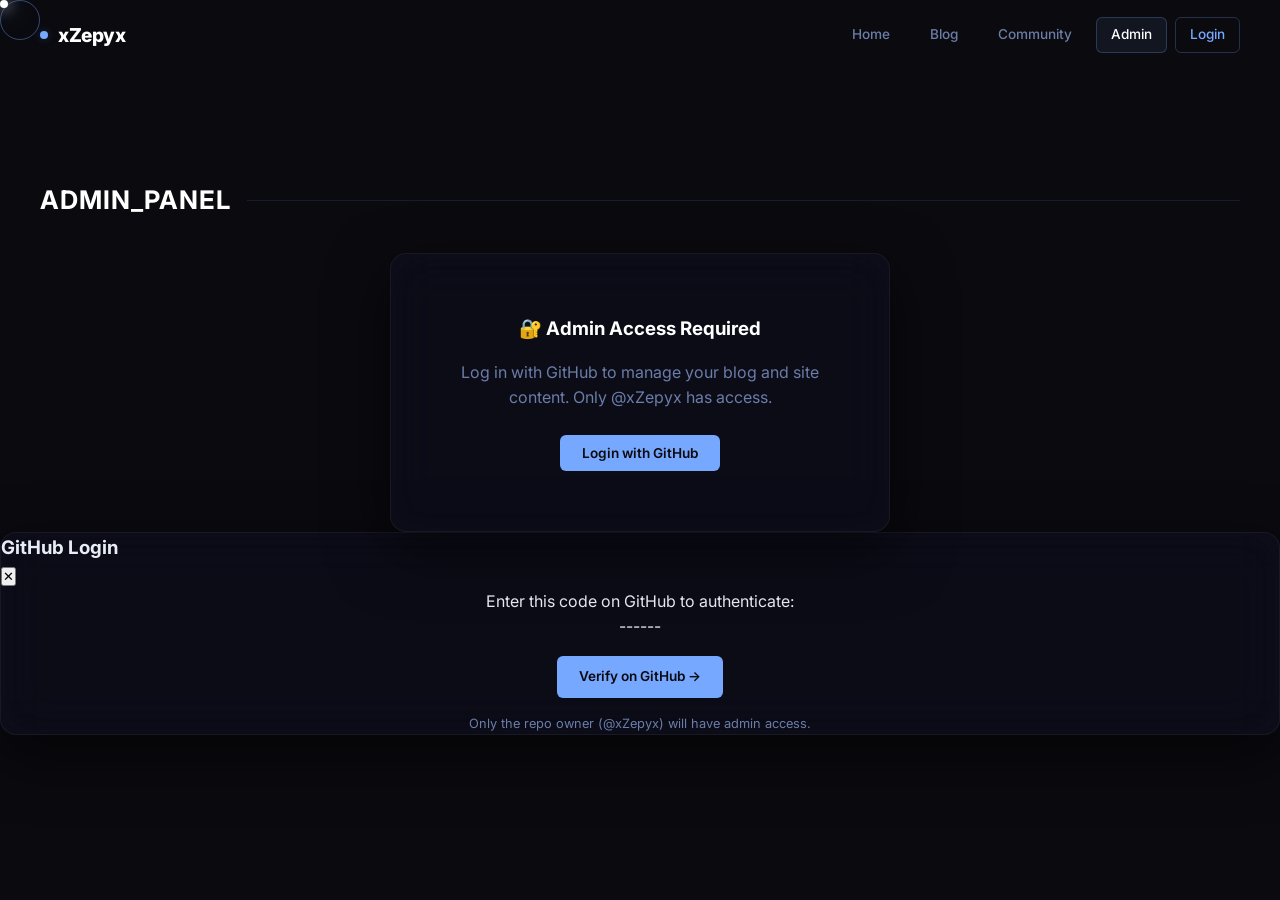
==== admin/index.html @ 3ca949ae "complete site overhaul: new theme, blog CMS, community, admin panel" ====
<!doctype html>
<html lang="en">
<head>
<meta charset="utf-8" />
<meta name="viewport" content="width=device-width, initial-scale=1" />
<title>Admin — xZepyx</title>
<link rel="stylesheet" href="/theme.css">
<link rel="icon" href="data:image/svg+xml,<svg xmlns='http://www.w3.org/2000/svg' viewBox='0 0 32 32'><text y='28' font-size='28'>⚡</text></svg>">
</head>
<body>

<div id="cursor"></div>
<div id="cursor-follower"></div>

<nav>
  <div class="nav-inner">
    <a href="/" class="nav-brand"><span class="brand-dot"></span> xZepyx</a>
    <div class="nav-links">
      <a href="/">Home</a>
      <a href="/blog/">Blog</a>
      <a href="/community/">Community</a>
      <a href="/admin/" class="active nav-admin">Admin</a>
      <a href="#" id="login-btn" class="nav-admin">Login</a>
    </div>
    <button class="hamburger" aria-label="Menu">
      <span></span><span></span><span></span>
    </button>
  </div>
</nav>

<div id="main-content" class="visible">
<main class="wrap" style="padding-top:100px">

  <div class="section-header"><h2>ADMIN_PANEL</h2><div class="line"></div></div>

  <div id="admin-auth-gate">
    <div class="admin-login-prompt glass" style="text-align:center;padding:60px;max-width:500px;margin:0 auto">
      <h3 style="color:#fff;font-weight:700;margin-bottom:16px">🔐 Admin Access Required</h3>
      <p style="color:var(--txt-muted);margin-bottom:24px">Log in with GitHub to manage your blog and site content. Only @xZepyx has access.</p>
      <button id="admin-login-btn" class="btn btn-primary">Login with GitHub</button>
    </div>
  </div>

  <div id="admin-panel" style="display:none">
    <div class="admin-header glass" style="padding:32px;margin-bottom:32px;display:flex;justify-content:space-between;align-items:center;flex-wrap:wrap;gap:16px">
      <div>
        <h3 style="color:#fff;font-weight:700;margin:0 0 4px">Welcome back, <span id="admin-name">Admin</span></h3>
        <p style="color:var(--txt-muted);margin:0;font-size:0.85rem">You are logged in as the site owner.</p>
      </div>
      <button id="admin-logout-btn" class="btn btn-ghost">Logout</button>
    </div>

    <div class="admin-grid">
      <div class="admin-card glass">
        <h4>Create Blog Post</h4>
        <p>Write a new blog post. It will be published as a GitHub Issue with the "blog" label.</p>
        <form id="blog-form" style="margin-top:20px">
          <div class="form-group">
            <label for="post-title">Title</label>
            <input type="text" id="post-title" class="form-input" placeholder="Post title" required>
          </div>
          <div class="form-group">
            <label for="post-body">Content (Markdown)</label>
            <textarea id="post-body" class="form-textarea" rows="14" placeholder="Write your post in markdown..." required></textarea>
          </div>
          <div class="form-group">
            <label for="post-tags">Tags (comma-separated)</label>
            <input type="text" id="post-tags" class="form-input" placeholder="rust, linux, tutorial">
          </div>
          <button type="submit" id="publish-btn" class="btn btn-primary">Publish Post</button>
          <span id="publish-status" style="margin-left:12px;font-size:0.85rem"></span>
        </form>
      </div>

      <div class="admin-card glass">
        <h4>Existing Posts</h4>
        <p>Manage your published blog posts.</p>
        <div id="admin-post-list" style="margin-top:16px">
          <p style="color:var(--txt-muted);font-size:0.85rem">Loading posts...</p>
        </div>
      </div>
    </div>
  </div>

</main>
</div>

<div id="auth-modal" class="modal-overlay">
  <div class="modal-box glass">
    <div class="modal-header">
      <h3>GitHub Login</h3>
      <button id="close-auth-modal" class="modal-close">✕</button>
    </div>
    <div class="modal-body" style="text-align:center">
      <p>Enter this code on GitHub to authenticate:</p>
      <div id="device-code" class="device-code">------</div>
      <a id="device-verify" href="#" target="_blank" class="btn btn-primary" style="margin-top:16px">Verify on GitHub →</a>
      <p style="margin-top:16px;font-size:0.8rem;color:var(--txt-muted)">Only the repo owner (@xZepyx) will have admin access.</p>
    </div>
  </div>
</div>

<script src="/app.js"></script>
<script>
const state = { creating: false };

function escHtml(str) {
  const d = document.createElement('div');
  d.textContent = str;
  return d.innerHTML;
}

function updateAdminUI() {
  const gate = document.getElementById('admin-auth-gate');
  const panel = document.getElementById('admin-panel');

  if (State.isAdmin) {
    gate.style.display = 'none';
    panel.style.display = 'block';
    document.getElementById('admin-name').textContent = State.user?.login || 'Admin';
    loadAdminPosts();
  } else {
    gate.style.display = 'block';
    panel.style.display = 'none';
  }
}

async function loadAdminPosts() {
  const container = document.getElementById('admin-post-list');
  try {
    const res = await fetch('https://api.github.com/repos/xZepyx/zepyx.github.io/issues?state=open&sort=created&direction=desc&labels=blog&per_page=50');
    const issues = await res.json();
    const posts = issues.filter(i => !i.pull_request);

    if (posts.length === 0) {
      container.innerHTML = '<p style="color:var(--txt-muted);font-size:0.85rem">No posts yet.</p>';
      return;
    }

    container.innerHTML = posts.map(p => `
      <div class="admin-post-item">
        <div class="admin-post-info">
          <a href="/blog/post.html?id=${p.number}" target="_blank" class="admin-post-title">${escHtml(p.title)}</a>
          <span class="admin-post-meta">#${p.number} · ${new Date(p.created_at).toLocaleDateString()} · 💬 ${p.comments}</span>
        </div>
        <a href="${p.html_url}" target="_blank" class="btn btn-ghost" style="font-size:0.75rem;padding:4px 12px">Edit on GitHub</a>
      </div>
    `).join('');
  } catch(e) {
    container.innerHTML = '<p style="color:var(--tx-danger)">Failed to load posts.</p>';
  }
}

function initAdmin() {
  // Wait for app.js to initialize
  if (!State.ready) {
    setTimeout(initAdmin, 100);
    return;
  }
  updateAdminUI();

  // Admin login
  document.getElementById('admin-login-btn')?.addEventListener('click', async () => {
    try {
      const btn = document.getElementById('admin-login-btn');
      btn.textContent = 'Connecting...';
      btn.disabled = true;

      // Show device flow modal
      const res = await fetch('https://github.com/login/device/code', {
        method: 'POST',
        headers: { 'Content-Type': 'application/json', Accept: 'application/json' },
        body: JSON.stringify({ client_id: CONFIG.clientId, scope: 'repo' })
      });
      const data = await res.json();
      if (!data.device_code) throw new Error('Failed');

      document.getElementById('device-code').textContent = data.user_code;
      document.getElementById('device-verify').href = data.verification_uri;
      document.getElementById('auth-modal').classList.add('open');

      // Poll
      const token = await new Promise((resolve, reject) => {
        const poll = setInterval(async () => {
          try {
            const r = await fetch('https://github.com/login/oauth/access_token', {
              method: 'POST',
              headers: { 'Content-Type': 'application/json', Accept: 'application/json' },
              body: JSON.stringify({
                client_id: CONFIG.clientId,
                device_code: data.device_code,
                grant_type: 'urn:ietf:params:oauth:grant-type:device_code'
              })
            });
            const d = await r.json();
            if (d.access_token) { clearInterval(poll); resolve(d.access_token); }
            else if (d.error === 'authorization_pending') {}
            else if (d.error === 'access_denied' || d.error === 'expired_token') { clearInterval(poll); reject(new Error('Auth cancelled')); }
          } catch {}
        }, (data.interval || 5) * 1000);
      });

      const verified = await verifyAdmin(token);
      if (!verified) {
        alert('Access denied. Only @xZepyx can access the admin panel.');
        logout();
      }
      document.getElementById('auth-modal').classList.remove('open');
      updateAdminUI();
    } catch(e) {
      alert('Login failed: ' + e.message);
      document.getElementById('admin-login-btn').textContent = 'Login with GitHub';
      document.getElementById('admin-login-btn').disabled = false;
    }
  });

  // Logout
  document.getElementById('admin-logout-btn')?.addEventListener('click', () => {
    logout();
    updateAdminUI();
  });

  // Create blog post
  document.getElementById('blog-form')?.addEventListener('submit', async (e) => {
    e.preventDefault();
    if (state.creating) return;

    const title = document.getElementById('post-title').value.trim();
    const body = document.getElementById('post-body').value.trim();
    const tagsRaw = document.getElementById('post-tags').value.trim();

    if (!title || !body) {
      document.getElementById('publish-status').textContent = '⚠️ Title and content required';
      document.getElementById('publish-status').style.color = 'var(--warning)';
      return;
    }

    state.creating = true;
    const btn = document.getElementById('publish-btn');
    const status = document.getElementById('publish-status');
    btn.textContent = 'Publishing...';
    btn.disabled = true;
    status.textContent = '';
    status.style.color = 'var(--txt-muted)';

    try {
      const labels = ['blog'];
      if (tagsRaw) {
        tagsRaw.split(',').map(t => t.trim()).filter(Boolean).forEach(t => labels.push(t));
      }

      const res = await fetch('https://api.github.com/repos/xZepyx/zepyx.github.io/issues', {
        method: 'POST',
        headers: {
          'Authorization': `Bearer ${State.token}`,
          'Content-Type': 'application/json',
          'Accept': 'application/vnd.github.v3+json'
        },
        body: JSON.stringify({ title, body, labels })
      });

      if (!res.ok) throw new Error(`HTTP ${res.status}`);

      const issue = await res.json();
      status.textContent = `✅ Published! #${issue.number}`;
      status.style.color = 'var(--success)';
      document.getElementById('post-title').value = '';
      document.getElementById('post-body').value = '';
      document.getElementById('post-tags').value = '';
      loadAdminPosts();
    } catch(err) {
      status.textContent = `❌ Failed: ${err.message}`;
      status.style.color = 'var(--danger)';
    }

    state.creating = false;
    btn.textContent = 'Publish Post';
    btn.disabled = false;
  });
};

document.addEventListener('DOMContentLoaded', initAdmin);

// Override app.js init for admin-specific behavior
const origUpdate = updateAuthUI;
updateAuthUI = function() {
  if (origUpdate) origUpdate();
  updateAdminUI();
};
</script>

<style>
.admin-grid { display: grid; grid-template-columns: 1fr 1fr; gap: 24px; align-items: start; }
.admin-card { padding: 32px; }
.admin-card h4 { color: #fff; font-weight: 700; margin-bottom: 8px; }
.admin-card p { color: var(--txt-muted); font-size: 0.85rem; }
.form-group { margin-bottom: 16px; }
.form-group label { display: block; font-size: 0.8rem; font-weight: 600; color: var(--txt); margin-bottom: 6px; }
.form-input, .form-textarea {
  width: 100%; padding: 10px 14px; border-radius: var(--radius-xs);
  background: var(--bg-alt); border: 1px solid var(--line);
  color: var(--txt); font-family: var(--mono); font-size: 0.9rem;
  transition: var(--transition); outline: none;
}
.form-input:focus, .form-textarea:focus { border-color: var(--accent); }
.form-textarea { resize: vertical; min-height: 200px; }

.admin-post-item {
  display: flex; justify-content: space-between; align-items: center;
  padding: 12px 0; border-bottom: 1px solid var(--line);
  gap: 12px;
}
.admin-post-item:last-child { border-bottom: none; }
.admin-post-info { display: flex; flex-direction: column; gap: 4px; min-width: 0; }
.admin-post-title { font-size: 0.9rem; font-weight: 600; color: #fff; overflow: hidden; text-overflow: ellipsis; white-space: nowrap; }
.admin-post-meta { font-size: 0.75rem; color: var(--txt-muted); font-family: var(--mono); }

@media (max-width: 768px) {
  .admin-grid { grid-template-columns: 1fr; }
}
</style>
</body>
</html>
---- theme.css ----
@import url('https://fonts.googleapis.com/css2?family=Inter:wght@300;400;500;600;700;800;900&family=JetBrains+Mono:wght@400;500;600;700&display=swap');

:root {
  --bg: #0a0a0f;
  --bg-alt: #0e0e16;
  --card: rgba(14, 14, 26, 0.7);
  --card-hover: rgba(20, 20, 40, 0.8);
  --line: rgba(119, 168, 255, 0.12);
  --line-strong: rgba(119, 168, 255, 0.25);
  --txt: #e8ecf4;
  --txt-muted: #6b7da8;
  --accent: #77a8ff;
  --accent-glow: rgba(119, 168, 255, 0.25);
  --accent-dim: rgba(119, 168, 255, 0.08);
  --glass-border: rgba(255, 255, 255, 0.06);
  --danger: #ff6b6b;
  --success: #51cf66;
  --warning: #fcc419;
  --radius: 16px;
  --radius-sm: 10px;
  --radius-xs: 6px;
  --font: 'Inter', -apple-system, BlinkMacSystemFont, sans-serif;
  --mono: 'JetBrains Mono', monospace;
  --transition: 0.25s cubic-bezier(0.4, 0, 0.2, 1);
}

*, *::before, *::after { box-sizing: border-box; margin: 0; padding: 0; }

html { scroll-behavior: smooth; }

body {
  font-family: var(--font);
  background: var(--bg);
  color: var(--txt);
  min-height: 100vh;
  overflow-x: hidden;
  line-height: 1.6;
  -webkit-font-smoothing: antialiased;
}

::selection { background: var(--accent); color: var(--bg); }

::-webkit-scrollbar { width: 6px; }
::-webkit-scrollbar-track { background: var(--bg); }
::-webkit-scrollbar-thumb { background: var(--line-strong); border-radius: 3px; }

a { color: var(--accent); text-decoration: none; transition: var(--transition); }
a:hover { color: #fff; }

/* --- LOADING SCREEN --- */
#loader {
  position: fixed; inset: 0; z-index: 9999;
  background: var(--bg);
  display: flex; flex-direction: column;
  align-items: center; justify-content: center;
  transition: opacity 0.6s ease, visibility 0.6s ease;
}
#loader.hidden { opacity: 0; visibility: hidden; pointer-events: none; }
.loader-terminal {
  background: var(--card); border: 1px solid var(--line);
  border-radius: var(--radius); padding: 24px 32px;
  min-width: 340px; font-family: var(--mono); font-size: 0.85rem;
}
.loader-line { display: flex; gap: 12px; opacity: 0; animation: typeIn 0.3s ease forwards; }
.loader-line:nth-child(1) { animation-delay: 0.1s; }
.loader-line:nth-child(2) { animation-delay: 0.4s; }
.loader-line:nth-child(3) { animation-delay: 0.7s; }
.loader-line:nth-child(4) { animation-delay: 1.0s; }
.loader-prompt { color: var(--accent); }
.loader-cmd { color: var(--txt); }
.loader-cursor {
  display: inline-block; width: 8px; height: 14px;
  background: var(--accent); margin-left: 4px;
  animation: blink 0.8s step-end infinite;
}
@keyframes typeIn { to { opacity: 1; } }
@keyframes blink { 50% { opacity: 0; } }

#main-content { opacity: 0; transition: opacity 0.8s ease; }
#main-content.visible { opacity: 1; }

/* --- CURSOR --- */
#cursor {
  width: 8px; height: 8px; background: #fff; border-radius: 50%;
  position: fixed; z-index: 999; pointer-events: none;
  box-shadow: 0 0 15px #fff, 0 0 30px var(--accent);
  transition: transform 0.1s ease;
}
#cursor-follower {
  width: 40px; height: 40px; border: 1px solid var(--accent);
  border-radius: 50%; position: fixed; z-index: 998;
  pointer-events: none; transition: transform 0.25s ease-out;
  opacity: 0.4;
}

/* --- NAV --- */
nav {
  position: fixed; top: 0; left: 0; right: 0; z-index: 100;
  padding: 16px 0;
  transition: var(--transition);
}
nav.scrolled {
  background: rgba(10, 10, 15, 0.85);
  backdrop-filter: blur(20px) saturate(180%);
  border-bottom: 1px solid var(--line);
  padding: 10px 0;
}
.nav-inner {
  width: min(1200px, 94vw); margin: 0 auto;
  display: flex; align-items: center; justify-content: space-between;
}
.nav-brand {
  font-weight: 800; font-size: 1.2rem; letter-spacing: -0.02em;
  color: #fff; display: flex; align-items: center; gap: 10px;
}
.nav-brand .brand-dot {
  width: 8px; height: 8px; border-radius: 50%; background: var(--accent);
  box-shadow: 0 0 10px var(--accent-glow);
}
.nav-links { display: flex; align-items: center; gap: 8px; }
.nav-links a {
  padding: 8px 16px; border-radius: var(--radius-xs);
  color: var(--txt-muted); font-size: 0.85rem; font-weight: 500;
  transition: var(--transition);
}
.nav-links a:hover, .nav-links a.active { color: #fff; background: var(--accent-dim); }
.nav-links .nav-admin {
  border: 1px solid var(--line-strong); border-radius: var(--radius-xs);
  padding: 6px 14px; color: var(--accent);
}

.hamburger {
  display: none; flex-direction: column; gap: 5px; cursor: pointer;
  background: none; border: none; padding: 8px;
}
.hamburger span {
  display: block; width: 22px; height: 2px;
  background: var(--txt); border-radius: 2px;
  transition: var(--transition);
}

/* --- CONTAINERS --- */
.wrap {
  width: min(1200px, 94vw); margin: 0 auto;
  position: relative; z-index: 10;
}

.section-header {
  display: flex; align-items: center; gap: 16px;
  margin: 80px 0 32px;
}
.section-header h2 {
  font-weight: 700; font-size: 1.6rem; letter-spacing: 1px;
  white-space: nowrap; color: #fff;
}
.section-header .line {
  flex-grow: 1; height: 1px; background: var(--line);
}

.glass {
  background: var(--card); backdrop-filter: blur(24px) saturate(180%);
  border: 1px solid var(--glass-border);
  border-radius: var(--radius);
  box-shadow: 0 20px 60px rgba(0,0,0,0.5), inset 0 0 30px rgba(119,168,255,0.03);
}

.btn {
  display: inline-flex; align-items: center; gap: 8px;
  padding: 10px 22px; border-radius: var(--radius-xs);
  font-family: var(--font); font-size: 0.85rem; font-weight: 600;
  cursor: pointer; transition: var(--transition);
  border: none; text-decoration: none;
}
.btn-primary {
  background: var(--accent); color: var(--bg);
}
.btn-primary:hover { background: #fff; color: var(--bg); transform: translateY(-2px); }
.btn-ghost {
  background: var(--accent-dim); color: var(--accent);
  border: 1px solid var(--line-strong);
}
.btn-ghost:hover { background: rgba(119,168,255,0.15); color: #fff; transform: translateY(-2px); }
.btn-danger { background: var(--danger); color: #fff; }
.btn-danger:hover { background: #ff5252; transform: translateY(-2px); }

.tag {
  display: inline-block; padding: 4px 10px; border-radius: 4px;
  font-family: var(--mono); font-size: 0.65rem; font-weight: 500;
  background: var(--accent-dim); color: var(--accent);
  text-transform: uppercase; letter-spacing: 0.5px;
}

/* --- FOOTER --- */
footer {
  margin-top: 80px; border-top: 1px solid var(--line);
  padding: 40px 0; text-align: center;
}
.footer-inner {
  width: min(1200px, 94vw); margin: 0 auto;
  display: flex; flex-direction: column; align-items: center; gap: 20px;
}
.footer-socials { display: flex; gap: 16px; }
.footer-socials a {
  width: 42px; height: 42px; border-radius: 50%;
  display: flex; align-items: center; justify-content: center;
  border: 1px solid var(--line); color: var(--txt-muted);
  font-size: 1rem; transition: var(--transition);
}
.footer-socials a:hover {
  border-color: var(--accent); color: var(--accent);
  background: var(--accent-dim); transform: translateY(-3px);
}
.footer-copy { font-size: 0.8rem; color: var(--txt-muted); }

/* --- RESPONSIVE --- */
@media (max-width: 768px) {
  .nav-links { display: none; }
  .nav-links.open {
    display: flex; flex-direction: column; position: absolute;
    top: 100%; left: 3vw; right: 3vw;
    background: var(--card); backdrop-filter: blur(24px);
    border: 1px solid var(--line); border-radius: var(--radius);
    padding: 12px; gap: 4px;
  }
  .hamburger { display: flex; }
  .section-header h2 { font-size: 1.2rem; }
}

@media (max-width: 480px) {
  .wrap { width: 92vw; }
  .loader-terminal { min-width: unset; width: 88vw; }
}

@media (pointer: coarse) {
  #cursor, #cursor-follower { display: none; }
}
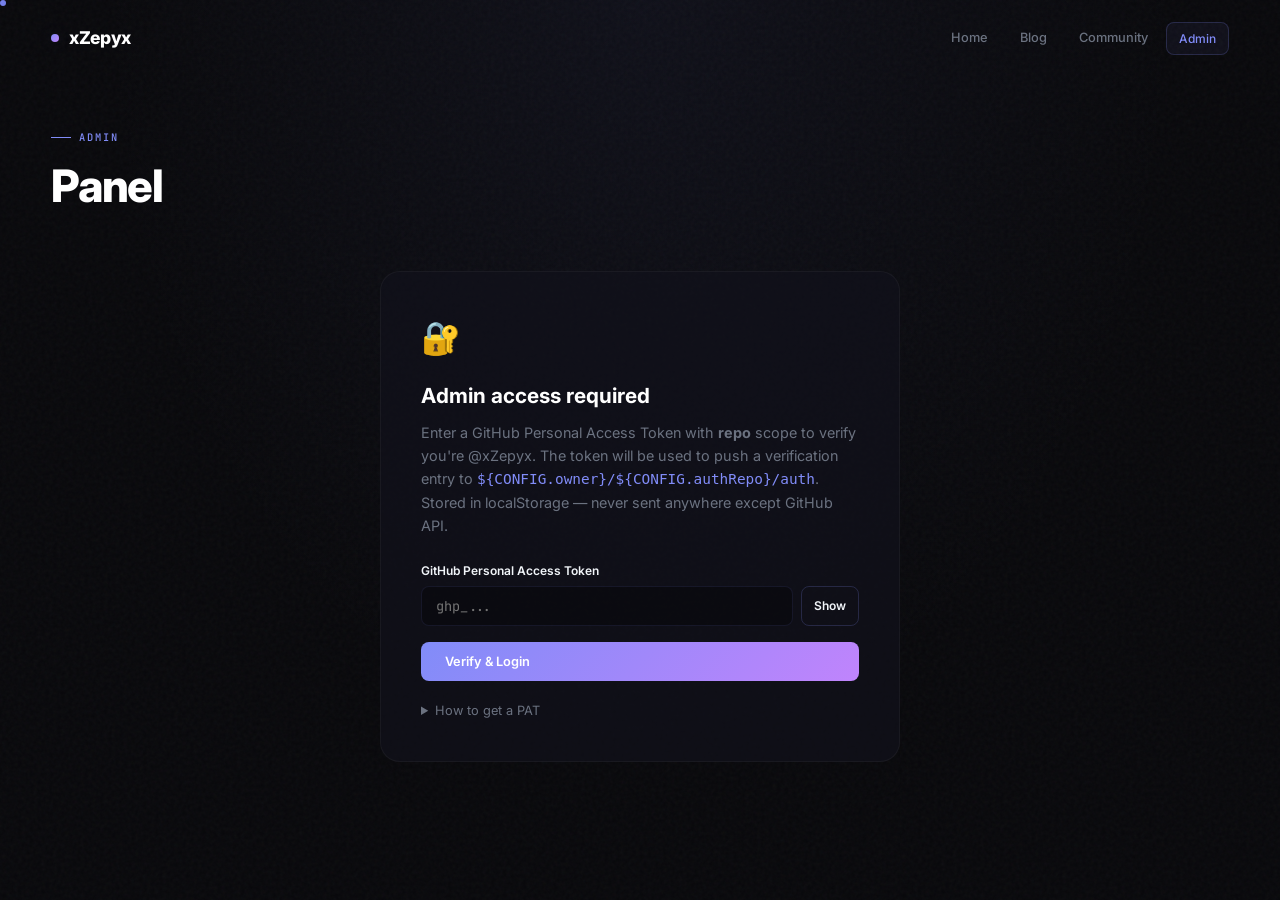
==== commit 1db04c6d: "redesign: premium UI, PAT push-verify auth, discussions fix" ====
--- a/admin/index.html
+++ b/admin/index.html
@@ -10,73 +10,98 @@
 <body>
 
 <div id="cursor"></div>
-<div id="cursor-follower"></div>
 
 <nav>
   <div class="nav-inner">
-    <a href="/" class="nav-brand"><span class="brand-dot"></span> xZepyx</a>
+    <a href="/" class="nav-brand"><span class="nav-brand-dot"></span> xZepyx</a>
     <div class="nav-links">
       <a href="/">Home</a>
       <a href="/blog/">Blog</a>
       <a href="/community/">Community</a>
       <a href="/admin/" class="active nav-admin">Admin</a>
-      <a href="#" id="login-btn" class="nav-admin">Login</a>
-    </div>
-    <button class="hamburger" aria-label="Menu">
-      <span></span><span></span><span></span>
-    </button>
+    </div>
+    <button class="hamburger" aria-label="Menu"><span></span><span></span><span></span></button>
   </div>
 </nav>
 
 <div id="main-content" class="visible">
-<main class="wrap" style="padding-top:100px">
-
-  <div class="section-header"><h2>ADMIN_PANEL</h2><div class="line"></div></div>
+<main class="wrap" style="padding-top:120px">
+
+  <div class="section-tag">Admin</div>
+  <div class="section-title">Panel</div>
 
   <div id="admin-auth-gate">
-    <div class="admin-login-prompt glass" style="text-align:center;padding:60px;max-width:500px;margin:0 auto">
-      <h3 style="color:#fff;font-weight:700;margin-bottom:16px">🔐 Admin Access Required</h3>
-      <p style="color:var(--txt-muted);margin-bottom:24px">Log in with GitHub to manage your blog and site content. Only @xZepyx has access.</p>
-      <button id="admin-login-btn" class="btn btn-primary">Login with GitHub</button>
+    <div class="admin-login-card" style="max-width:520px;margin:60px auto 0">
+      <div style="font-size:2rem;margin-bottom:16px">🔐</div>
+      <h3 style="font-size:1.3rem;font-weight:700;color:#fff;margin-bottom:8px">Admin access required</h3>
+      <p style="color:var(--txt-muted);font-size:0.9rem;margin-bottom:24px">
+        Enter a GitHub Personal Access Token with <strong>repo</strong> scope to verify you're @xZepyx.
+        The token will be used to push a verification entry to <code style="color:var(--accent-1)">${CONFIG.owner}/${CONFIG.authRepo}/auth</code>.
+        Stored in localStorage — never sent anywhere except GitHub API.
+      </p>
+      <div style="margin-bottom:16px">
+        <label style="display:block;font-size:0.75rem;font-weight:600;color:var(--txt);margin-bottom:6px">GitHub Personal Access Token</label>
+        <div style="display:flex;gap:8px">
+          <input type="password" id="pat-input" class="form-input" placeholder="ghp_..." style="flex:1" autocomplete="off">
+          <button id="pat-toggle-btn" class="btn btn-ghost" style="padding:8px 12px;font-size:0.75rem" type="button">Show</button>
+        </div>
+      </div>
+      <button id="admin-login-btn" class="btn btn-primary" style="width:100%">Verify & Login</button>
+      <div id="admin-login-status" style="margin-top:12px;font-size:0.8rem"></div>
+      <details style="margin-top:20px;color:var(--txt-muted);font-size:0.8rem">
+        <summary style="cursor:pointer">How to get a PAT</summary>
+        <ol style="margin-top:12px;padding-left:20px;line-height:1.8">
+          <li>Go to <a href="https://github.com/settings/tokens" target="_blank">github.com/settings/tokens</a></li>
+          <li>Click <strong>Generate new token</strong> → <strong>Fine-grained token</strong></li>
+          <li>Set <strong>Repository access</strong> to <strong>Public Repositories (read-only)</strong> and add <code>${CONFIG.owner}/${CONFIG.authRepo}</code> with <strong>Read and Write</strong> access to Contents</li>
+          <li>Generate and paste the token above</li>
+          <li>It will push to <code>${CONFIG.owner}/${CONFIG.authRepo}/auth</code> to verify write access</li>
+        </ol>
+      </details>
     </div>
   </div>
 
   <div id="admin-panel" style="display:none">
-    <div class="admin-header glass" style="padding:32px;margin-bottom:32px;display:flex;justify-content:space-between;align-items:center;flex-wrap:wrap;gap:16px">
+    <div class="admin-banner" style="display:flex;justify-content:space-between;align-items:center;flex-wrap:wrap;gap:16px;margin-bottom:40px">
       <div>
-        <h3 style="color:#fff;font-weight:700;margin:0 0 4px">Welcome back, <span id="admin-name">Admin</span></h3>
-        <p style="color:var(--txt-muted);margin:0;font-size:0.85rem">You are logged in as the site owner.</p>
-      </div>
-      <button id="admin-logout-btn" class="btn btn-ghost">Logout</button>
+        <h3 style="color:#fff;font-weight:700;margin:0 0 4px">Welcome, <span id="admin-name">Admin</span></h3>
+        <p style="color:var(--txt-muted);margin:0;font-size:0.85rem">Authenticated via push verification.</p>
+      </div>
+      <div style="display:flex;gap:8px;align-items:center">
+        <span id="user-badge"></span>
+        <button id="admin-logout-btn" class="btn btn-ghost" style="font-size:0.75rem;padding:6px 14px">Logout</button>
+      </div>
     </div>
 
     <div class="admin-grid">
-      <div class="admin-card glass">
-        <h4>Create Blog Post</h4>
-        <p>Write a new blog post. It will be published as a GitHub Issue with the "blog" label.</p>
-        <form id="blog-form" style="margin-top:20px">
+      <div class="admin-card">
+        <h4>Create blog post</h4>
+        <p style="font-size:0.85rem;color:var(--txt-muted);margin-bottom:24px">Published as a GitHub Issue with the <span class="tag">blog</span> label.</p>
+        <form id="blog-form">
           <div class="form-group">
             <label for="post-title">Title</label>
             <input type="text" id="post-title" class="form-input" placeholder="Post title" required>
           </div>
           <div class="form-group">
-            <label for="post-body">Content (Markdown)</label>
-            <textarea id="post-body" class="form-textarea" rows="14" placeholder="Write your post in markdown..." required></textarea>
+            <label for="post-body">Content <span style="color:var(--txt-muted);font-weight:400">(Markdown)</span></label>
+            <textarea id="post-body" class="form-input form-textarea" rows="12" placeholder="Write in markdown..." required></textarea>
           </div>
           <div class="form-group">
-            <label for="post-tags">Tags (comma-separated)</label>
+            <label for="post-tags">Tags <span style="color:var(--txt-muted);font-weight:400">(comma-separated)</span></label>
             <input type="text" id="post-tags" class="form-input" placeholder="rust, linux, tutorial">
           </div>
-          <button type="submit" id="publish-btn" class="btn btn-primary">Publish Post</button>
-          <span id="publish-status" style="margin-left:12px;font-size:0.85rem"></span>
+          <div style="display:flex;align-items:center;gap:16px">
+            <button type="submit" id="publish-btn" class="btn btn-primary">Publish →</button>
+            <span id="publish-status" style="font-size:0.85rem"></span>
+          </div>
         </form>
       </div>
 
-      <div class="admin-card glass">
-        <h4>Existing Posts</h4>
-        <p>Manage your published blog posts.</p>
-        <div id="admin-post-list" style="margin-top:16px">
-          <p style="color:var(--txt-muted);font-size:0.85rem">Loading posts...</p>
+      <div class="admin-card">
+        <h4>Published posts</h4>
+        <p style="font-size:0.85rem;color:var(--txt-muted);margin-bottom:24px">Click to edit or view on GitHub.</p>
+        <div id="admin-post-list">
+          <p style="color:var(--txt-muted);font-size:0.85rem">Loading...</p>
         </div>
       </div>
     </div>
@@ -85,239 +110,139 @@
 </main>
 </div>
 
-<div id="auth-modal" class="modal-overlay">
-  <div class="modal-box glass">
-    <div class="modal-header">
-      <h3>GitHub Login</h3>
-      <button id="close-auth-modal" class="modal-close">✕</button>
-    </div>
-    <div class="modal-body" style="text-align:center">
-      <p>Enter this code on GitHub to authenticate:</p>
-      <div id="device-code" class="device-code">------</div>
-      <a id="device-verify" href="#" target="_blank" class="btn btn-primary" style="margin-top:16px">Verify on GitHub →</a>
-      <p style="margin-top:16px;font-size:0.8rem;color:var(--txt-muted)">Only the repo owner (@xZepyx) will have admin access.</p>
-    </div>
-  </div>
-</div>
-
-<script src="/app.js"></script>
 <script>
-const state = { creating: false };
-
-function escHtml(str) {
-  const d = document.createElement('div');
-  d.textContent = str;
-  return d.innerHTML;
-}
-
-function updateAdminUI() {
-  const gate = document.getElementById('admin-auth-gate');
-  const panel = document.getElementById('admin-panel');
-
+// Override restoreSession to also show/hide admin panel
+const origUpdateAuthUI = updateAuthUI
+updateAuthUI = function() {
+  if (origUpdateAuthUI) origUpdateAuthUI()
+  const gate = document.getElementById('admin-auth-gate')
+  const panel = document.getElementById('admin-panel')
+  if (!gate || !panel) return
   if (State.isAdmin) {
-    gate.style.display = 'none';
-    panel.style.display = 'block';
-    document.getElementById('admin-name').textContent = State.user?.login || 'Admin';
-    loadAdminPosts();
+    gate.style.display = 'none'
+    panel.style.display = 'block'
+    document.getElementById('admin-name').textContent = State.user?.login || 'Admin'
+    loadAdminPosts()
   } else {
-    gate.style.display = 'block';
-    panel.style.display = 'none';
+    gate.style.display = 'block'
+    panel.style.display = 'none'
   }
 }
 
 async function loadAdminPosts() {
-  const container = document.getElementById('admin-post-list');
+  const c = document.getElementById('admin-post-list')
   try {
-    const res = await fetch('https://api.github.com/repos/xZepyx/zepyx.github.io/issues?state=open&sort=created&direction=desc&labels=blog&per_page=50');
-    const issues = await res.json();
-    const posts = issues.filter(i => !i.pull_request);
-
-    if (posts.length === 0) {
-      container.innerHTML = '<p style="color:var(--txt-muted);font-size:0.85rem">No posts yet.</p>';
-      return;
-    }
-
-    container.innerHTML = posts.map(p => `
+    const r = await fetch('https://api.github.com/repos/xZepyx/zepyx.github.io/issues?state=open&sort=created&direction=desc&labels=blog&per_page=50')
+    const posts = (await r.json()).filter(i => !i.pull_request)
+    if (!posts.length) { c.innerHTML = '<p style="color:var(--txt-muted);font-size:0.85rem">No posts yet.</p>'; return }
+    c.innerHTML = posts.map(p => `
       <div class="admin-post-item">
         <div class="admin-post-info">
-          <a href="/blog/post.html?id=${p.number}" target="_blank" class="admin-post-title">${escHtml(p.title)}</a>
-          <span class="admin-post-meta">#${p.number} · ${new Date(p.created_at).toLocaleDateString()} · 💬 ${p.comments}</span>
+          <a href="/blog/post.html?id=${p.number}" target="_blank" class="admin-post-title">${esc(p.title)}</a>
+          <span class="admin-post-meta">#${p.number} · ${formatDate(p.created_at)} · 💬 ${p.comments}</span>
         </div>
-        <a href="${p.html_url}" target="_blank" class="btn btn-ghost" style="font-size:0.75rem;padding:4px 12px">Edit on GitHub</a>
-      </div>
-    `).join('');
-  } catch(e) {
-    container.innerHTML = '<p style="color:var(--tx-danger)">Failed to load posts.</p>';
+        <a href="${p.html_url}" target="_blank" class="btn btn-ghost" style="font-size:0.7rem;padding:4px 10px">Edit</a>
+      </div>
+    `).join('')
+  } catch { c.innerHTML = '<p style="color:var(--danger);font-size:0.85rem">Failed to load.</p>' }
+}
+
+function waitForReady() {
+  if (!State.ready) return setTimeout(waitForReady, 100)
+  updateAuthUI()
+}
+waitForReady()
+
+// ─── PAT toggle ───
+document.getElementById('pat-toggle-btn')?.addEventListener('click', () => {
+  const inp = document.getElementById('pat-input')
+  const btn = document.getElementById('pat-toggle-btn')
+  if (inp.type === 'password') { inp.type = 'text'; btn.textContent = 'Hide' }
+  else { inp.type = 'password'; btn.textContent = 'Show' }
+})
+
+// ─── Login with PAT push verification ───
+document.getElementById('admin-login-btn')?.addEventListener('click', async () => {
+  const pat = document.getElementById('pat-input').value.trim()
+  const status = document.getElementById('admin-login-status')
+  const btn = document.getElementById('admin-login-btn')
+  if (!pat) { status.textContent = '⚠️ Enter a token'; return }
+  btn.textContent = 'Verifying...'; btn.disabled = true
+  status.textContent = ''; status.style.color = 'var(--txt-muted)'
+  try {
+    await verifyWithPush(pat)
+    status.textContent = '✅ Verified! You have admin access.'
+    status.style.color = 'var(--success)'
+    document.getElementById('pat-input').value = ''
+    updateAuthUI()
+  } catch (e) {
+    status.textContent = `❌ ${e.message}`
+    status.style.color = 'var(--danger)'
   }
-}
-
-function initAdmin() {
-  // Wait for app.js to initialize
-  if (!State.ready) {
-    setTimeout(initAdmin, 100);
-    return;
-  }
-  updateAdminUI();
-
-  // Admin login
-  document.getElementById('admin-login-btn')?.addEventListener('click', async () => {
-    try {
-      const btn = document.getElementById('admin-login-btn');
-      btn.textContent = 'Connecting...';
-      btn.disabled = true;
-
-      // Show device flow modal
-      const res = await fetch('https://github.com/login/device/code', {
-        method: 'POST',
-        headers: { 'Content-Type': 'application/json', Accept: 'application/json' },
-        body: JSON.stringify({ client_id: CONFIG.clientId, scope: 'repo' })
-      });
-      const data = await res.json();
-      if (!data.device_code) throw new Error('Failed');
-
-      document.getElementById('device-code').textContent = data.user_code;
-      document.getElementById('device-verify').href = data.verification_uri;
-      document.getElementById('auth-modal').classList.add('open');
-
-      // Poll
-      const token = await new Promise((resolve, reject) => {
-        const poll = setInterval(async () => {
-          try {
-            const r = await fetch('https://github.com/login/oauth/access_token', {
-              method: 'POST',
-              headers: { 'Content-Type': 'application/json', Accept: 'application/json' },
-              body: JSON.stringify({
-                client_id: CONFIG.clientId,
-                device_code: data.device_code,
-                grant_type: 'urn:ietf:params:oauth:grant-type:device_code'
-              })
-            });
-            const d = await r.json();
-            if (d.access_token) { clearInterval(poll); resolve(d.access_token); }
-            else if (d.error === 'authorization_pending') {}
-            else if (d.error === 'access_denied' || d.error === 'expired_token') { clearInterval(poll); reject(new Error('Auth cancelled')); }
-          } catch {}
-        }, (data.interval || 5) * 1000);
-      });
-
-      const verified = await verifyAdmin(token);
-      if (!verified) {
-        alert('Access denied. Only @xZepyx can access the admin panel.');
-        logout();
-      }
-      document.getElementById('auth-modal').classList.remove('open');
-      updateAdminUI();
-    } catch(e) {
-      alert('Login failed: ' + e.message);
-      document.getElementById('admin-login-btn').textContent = 'Login with GitHub';
-      document.getElementById('admin-login-btn').disabled = false;
-    }
-  });
-
-  // Logout
-  document.getElementById('admin-logout-btn')?.addEventListener('click', () => {
-    logout();
-    updateAdminUI();
-  });
-
-  // Create blog post
-  document.getElementById('blog-form')?.addEventListener('submit', async (e) => {
-    e.preventDefault();
-    if (state.creating) return;
-
-    const title = document.getElementById('post-title').value.trim();
-    const body = document.getElementById('post-body').value.trim();
-    const tagsRaw = document.getElementById('post-tags').value.trim();
-
-    if (!title || !body) {
-      document.getElementById('publish-status').textContent = '⚠️ Title and content required';
-      document.getElementById('publish-status').style.color = 'var(--warning)';
-      return;
-    }
-
-    state.creating = true;
-    const btn = document.getElementById('publish-btn');
-    const status = document.getElementById('publish-status');
-    btn.textContent = 'Publishing...';
-    btn.disabled = true;
-    status.textContent = '';
-    status.style.color = 'var(--txt-muted)';
-
-    try {
-      const labels = ['blog'];
-      if (tagsRaw) {
-        tagsRaw.split(',').map(t => t.trim()).filter(Boolean).forEach(t => labels.push(t));
-      }
-
-      const res = await fetch('https://api.github.com/repos/xZepyx/zepyx.github.io/issues', {
-        method: 'POST',
-        headers: {
-          'Authorization': `Bearer ${State.token}`,
-          'Content-Type': 'application/json',
-          'Accept': 'application/vnd.github.v3+json'
-        },
-        body: JSON.stringify({ title, body, labels })
-      });
-
-      if (!res.ok) throw new Error(`HTTP ${res.status}`);
-
-      const issue = await res.json();
-      status.textContent = `✅ Published! #${issue.number}`;
-      status.style.color = 'var(--success)';
-      document.getElementById('post-title').value = '';
-      document.getElementById('post-body').value = '';
-      document.getElementById('post-tags').value = '';
-      loadAdminPosts();
-    } catch(err) {
-      status.textContent = `❌ Failed: ${err.message}`;
-      status.style.color = 'var(--danger)';
-    }
-
-    state.creating = false;
-    btn.textContent = 'Publish Post';
-    btn.disabled = false;
-  });
-};
-
-document.addEventListener('DOMContentLoaded', initAdmin);
-
-// Override app.js init for admin-specific behavior
-const origUpdate = updateAuthUI;
-updateAuthUI = function() {
-  if (origUpdate) origUpdate();
-  updateAdminUI();
-};
+  btn.textContent = 'Verify & Login'; btn.disabled = false
+})
+
+// ─── Enter key to login ───
+document.getElementById('pat-input')?.addEventListener('keydown', e => {
+  if (e.key === 'Enter') document.getElementById('admin-login-btn')?.click()
+})
+
+// ─── Logout ───
+document.getElementById('admin-logout-btn')?.addEventListener('click', () => { logout(); updateAuthUI() })
+
+// ─── Create blog post ───
+document.getElementById('blog-form')?.addEventListener('submit', async (e) => {
+  e.preventDefault()
+  const title = document.getElementById('post-title').value.trim()
+  const body = document.getElementById('post-body').value.trim()
+  const tagsRaw = document.getElementById('post-tags').value.trim()
+  const status = document.getElementById('publish-status')
+  const btn = document.getElementById('publish-btn')
+  if (!title || !body) { status.textContent = '⚠️ Title and content required'; status.style.color = 'var(--warning)'; return }
+  btn.textContent = 'Publishing...'; btn.disabled = true; status.textContent = ''
+  try {
+    const labels = ['blog']
+    if (tagsRaw) tagsRaw.split(',').map(t => t.trim()).filter(Boolean).forEach(t => labels.push(t))
+    const res = await fetch('https://api.github.com/repos/xZepyx/zepyx.github.io/issues', {
+      method: 'POST',
+      headers: { Authorization: `Bearer ${State.token}`, 'Content-Type': 'application/json', Accept: 'application/vnd.github.v3+json' },
+      body: JSON.stringify({ title, body, labels })
+    })
+    if (!res.ok) throw new Error(`HTTP ${res.status}`)
+    const issue = await res.json()
+    status.textContent = `✅ Published #${issue.number}`
+    status.style.color = 'var(--success)'
+    document.getElementById('post-title').value = ''
+    document.getElementById('post-body').value = ''
+    document.getElementById('post-tags').value = ''
+    loadAdminPosts()
+  } catch (e) { status.textContent = `❌ ${e.message}`; status.style.color = 'var(--danger)' }
+  btn.textContent = 'Publish →'; btn.disabled = false
+})
 </script>
 
 <style>
 .admin-grid { display: grid; grid-template-columns: 1fr 1fr; gap: 24px; align-items: start; }
-.admin-card { padding: 32px; }
-.admin-card h4 { color: #fff; font-weight: 700; margin-bottom: 8px; }
-.admin-card p { color: var(--txt-muted); font-size: 0.85rem; }
-.form-group { margin-bottom: 16px; }
-.form-group label { display: block; font-size: 0.8rem; font-weight: 600; color: var(--txt); margin-bottom: 6px; }
-.form-input, .form-textarea {
+.admin-card { background: var(--surface); border: 1px solid rgba(255,255,255,0.04); border-radius: var(--radius); padding: 32px; }
+.admin-card h4 { color: #fff; font-weight: 700; font-size: 1.1rem; margin-bottom: 4px; }
+.admin-login-card { background: var(--surface); border: 1px solid rgba(255,255,255,0.04); border-radius: var(--radius); padding: 40px; }
+.form-group { margin-bottom: 20px; }
+.form-group label { display: block; font-size: 0.75rem; font-weight: 600; color: var(--txt); margin-bottom: 6px; }
+.form-input {
   width: 100%; padding: 10px 14px; border-radius: var(--radius-xs);
-  background: var(--bg-alt); border: 1px solid var(--line);
-  color: var(--txt); font-family: var(--mono); font-size: 0.9rem;
+  background: rgba(0,0,0,0.3); border: 1px solid var(--line);
+  color: var(--txt); font-family: var(--mono); font-size: 0.85rem;
   transition: var(--transition); outline: none;
 }
-.form-input:focus, .form-textarea:focus { border-color: var(--accent); }
-.form-textarea { resize: vertical; min-height: 200px; }
-
-.admin-post-item {
-  display: flex; justify-content: space-between; align-items: center;
-  padding: 12px 0; border-bottom: 1px solid var(--line);
-  gap: 12px;
-}
+.form-input:focus { border-color: var(--accent-1); }
+.form-textarea { resize: vertical; min-height: 180px; }
+.admin-post-item { display: flex; justify-content: space-between; align-items: center; padding: 12px 0; border-bottom: 1px solid var(--line); gap: 12px; }
 .admin-post-item:last-child { border-bottom: none; }
-.admin-post-info { display: flex; flex-direction: column; gap: 4px; min-width: 0; }
-.admin-post-title { font-size: 0.9rem; font-weight: 600; color: #fff; overflow: hidden; text-overflow: ellipsis; white-space: nowrap; }
-.admin-post-meta { font-size: 0.75rem; color: var(--txt-muted); font-family: var(--mono); }
-
-@media (max-width: 768px) {
-  .admin-grid { grid-template-columns: 1fr; }
-}
+.admin-post-info { min-width: 0; }
+.admin-post-title { font-size: 0.85rem; font-weight: 600; color: #fff; overflow: hidden; text-overflow: ellipsis; white-space: nowrap; display: block; }
+.admin-post-meta { font-size: 0.7rem; color: var(--txt-muted); font-family: var(--mono); margin-top: 2px; }
+
+@media (max-width: 768px) { .admin-grid { grid-template-columns: 1fr; } }
 </style>
 </body>
 </html>
--- a/theme.css
+++ b/theme.css
@@ -1,27 +1,30 @@
-@import url('https://fonts.googleapis.com/css2?family=Inter:wght@300;400;500;600;700;800;900&family=JetBrains+Mono:wght@400;500;600;700&display=swap');
+@import url('https://fonts.googleapis.com/css2?family=Inter:wght@300;400;500;600;700;800;900&family=JetBrains+Mono:wght@400;500;600&display=swap');
 
 :root {
-  --bg: #0a0a0f;
-  --bg-alt: #0e0e16;
-  --card: rgba(14, 14, 26, 0.7);
-  --card-hover: rgba(20, 20, 40, 0.8);
-  --line: rgba(119, 168, 255, 0.12);
-  --line-strong: rgba(119, 168, 255, 0.25);
-  --txt: #e8ecf4;
-  --txt-muted: #6b7da8;
-  --accent: #77a8ff;
-  --accent-glow: rgba(119, 168, 255, 0.25);
-  --accent-dim: rgba(119, 168, 255, 0.08);
-  --glass-border: rgba(255, 255, 255, 0.06);
-  --danger: #ff6b6b;
-  --success: #51cf66;
-  --warning: #fcc419;
-  --radius: 16px;
-  --radius-sm: 10px;
-  --radius-xs: 6px;
+  --bg: #07070a;
+  --bg-alt: #0c0c14;
+  --surface: rgba(18, 18, 28, 0.7);
+  --surface-hover: rgba(24, 24, 40, 0.8);
+  --line: rgba(129, 140, 248, 0.1);
+  --line-strong: rgba(129, 140, 248, 0.2);
+  --txt: #f1f5f9;
+  --txt-muted: #6b7280;
+  --accent-1: #818cf8;
+  --accent-2: #c084fc;
+  --accent-gradient: linear-gradient(135deg, #818cf8, #c084fc);
+  --accent-glow: rgba(129, 140, 248, 0.15);
+  --accent-dim: rgba(129, 140, 248, 0.06);
+  --danger: #f87171;
+  --success: #34d399;
+  --warning: #fbbf24;
+  --radius: 20px;
+  --radius-sm: 12px;
+  --radius-xs: 8px;
   --font: 'Inter', -apple-system, BlinkMacSystemFont, sans-serif;
   --mono: 'JetBrains Mono', monospace;
-  --transition: 0.25s cubic-bezier(0.4, 0, 0.2, 1);
+  --transition: 0.35s cubic-bezier(0.4, 0, 0.2, 1);
+  --shadow: 0 25px 50px -12px rgba(0,0,0,0.6);
+  --noise: url("data:image/svg+xml,%3Csvg viewBox='0 0 256 256' xmlns='http://www.w3.org/2000/svg'%3E%3Cfilter id='n'%3E%3CfeTurbulence type='fractalNoise' baseFrequency='0.9' numOctaves='4' stitchTiles='stitch'/%3E%3C/filter%3E%3Crect width='100%25' height='100%25' filter='url(%23n)' opacity='0.04'/%3E%3C/svg%3E");
 }
 
 *, *::before, *::after { box-sizing: border-box; margin: 0; padding: 0; }
@@ -36,201 +39,197 @@
   overflow-x: hidden;
   line-height: 1.6;
   -webkit-font-smoothing: antialiased;
-}
-
-::selection { background: var(--accent); color: var(--bg); }
-
-::-webkit-scrollbar { width: 6px; }
-::-webkit-scrollbar-track { background: var(--bg); }
-::-webkit-scrollbar-thumb { background: var(--line-strong); border-radius: 3px; }
-
-a { color: var(--accent); text-decoration: none; transition: var(--transition); }
+  background-image: radial-gradient(ellipse at 50% 0%, rgba(129,140,248,0.06) 0%, transparent 60%),
+                    var(--noise);
+}
+
+::selection { background: var(--accent-1); color: #fff; }
+
+::-webkit-scrollbar { width: 4px; }
+::-webkit-scrollbar-track { background: transparent; }
+::-webkit-scrollbar-thumb { background: var(--line-strong); border-radius: 2px; }
+
+a { color: var(--accent-1); text-decoration: none; transition: var(--transition); }
 a:hover { color: #fff; }
 
-/* --- LOADING SCREEN --- */
+/* ─── LOADING ─── */
 #loader {
   position: fixed; inset: 0; z-index: 9999;
   background: var(--bg);
   display: flex; flex-direction: column;
   align-items: center; justify-content: center;
-  transition: opacity 0.6s ease, visibility 0.6s ease;
+  transition: opacity 0.8s ease, visibility 0.8s ease;
 }
 #loader.hidden { opacity: 0; visibility: hidden; pointer-events: none; }
-.loader-terminal {
-  background: var(--card); border: 1px solid var(--line);
-  border-radius: var(--radius); padding: 24px 32px;
-  min-width: 340px; font-family: var(--mono); font-size: 0.85rem;
-}
-.loader-line { display: flex; gap: 12px; opacity: 0; animation: typeIn 0.3s ease forwards; }
-.loader-line:nth-child(1) { animation-delay: 0.1s; }
-.loader-line:nth-child(2) { animation-delay: 0.4s; }
-.loader-line:nth-child(3) { animation-delay: 0.7s; }
-.loader-line:nth-child(4) { animation-delay: 1.0s; }
-.loader-prompt { color: var(--accent); }
-.loader-cmd { color: var(--txt); }
-.loader-cursor {
-  display: inline-block; width: 8px; height: 14px;
-  background: var(--accent); margin-left: 4px;
-  animation: blink 0.8s step-end infinite;
-}
-@keyframes typeIn { to { opacity: 1; } }
-@keyframes blink { 50% { opacity: 0; } }
+.loader-ring {
+  width: 48px; height: 48px; border-radius: 50%;
+  border: 2px solid var(--line);
+  border-top-color: var(--accent-1);
+  animation: spin 0.8s linear infinite;
+  margin-bottom: 24px;
+}
+@keyframes spin { to { transform: rotate(360deg); } }
+.loader-text {
+  font-family: var(--mono); font-size: 0.8rem; color: var(--txt-muted);
+  letter-spacing: 2px; text-transform: uppercase;
+}
+.loader-dots::after {
+  content: ''; animation: dots 1.5s steps(4, end) infinite;
+}
+@keyframes dots { 0% { content: ''; } 25% { content: '.'; } 50% { content: '..'; } 75% { content: '...'; } }
 
 #main-content { opacity: 0; transition: opacity 0.8s ease; }
 #main-content.visible { opacity: 1; }
 
-/* --- CURSOR --- */
+/* ─── CURSOR ─── */
 #cursor {
-  width: 8px; height: 8px; background: #fff; border-radius: 50%;
+  width: 6px; height: 6px; background: var(--accent-1); border-radius: 50%;
   position: fixed; z-index: 999; pointer-events: none;
-  box-shadow: 0 0 15px #fff, 0 0 30px var(--accent);
-  transition: transform 0.1s ease;
-}
-#cursor-follower {
-  width: 40px; height: 40px; border: 1px solid var(--accent);
-  border-radius: 50%; position: fixed; z-index: 998;
-  pointer-events: none; transition: transform 0.25s ease-out;
-  opacity: 0.4;
-}
-
-/* --- NAV --- */
+  transition: width 0.2s, height 0.2s, background 0.2s;
+  mix-blend-mode: difference;
+}
+#cursor.hover { width: 40px; height: 40px; background: transparent; border: 1px solid var(--accent-1); }
+
+/* ─── NAV ─── */
 nav {
   position: fixed; top: 0; left: 0; right: 0; z-index: 100;
-  padding: 16px 0;
+  padding: 20px 0;
   transition: var(--transition);
 }
 nav.scrolled {
-  background: rgba(10, 10, 15, 0.85);
-  backdrop-filter: blur(20px) saturate(180%);
+  background: rgba(7, 7, 10, 0.85);
+  backdrop-filter: blur(24px) saturate(180%);
   border-bottom: 1px solid var(--line);
-  padding: 10px 0;
+  padding: 12px 0;
 }
 .nav-inner {
-  width: min(1200px, 94vw); margin: 0 auto;
+  width: min(1200px, 92vw); margin: 0 auto;
   display: flex; align-items: center; justify-content: space-between;
 }
 .nav-brand {
-  font-weight: 800; font-size: 1.2rem; letter-spacing: -0.02em;
+  font-weight: 800; font-size: 1.1rem; letter-spacing: -0.02em;
   color: #fff; display: flex; align-items: center; gap: 10px;
 }
-.nav-brand .brand-dot {
-  width: 8px; height: 8px; border-radius: 50%; background: var(--accent);
-  box-shadow: 0 0 10px var(--accent-glow);
-}
-.nav-links { display: flex; align-items: center; gap: 8px; }
+.nav-brand-dot {
+  width: 8px; height: 8px; border-radius: 50%;
+  background: var(--accent-gradient);
+  box-shadow: 0 0 16px var(--accent-glow);
+}
+.nav-links { display: flex; align-items: center; gap: 4px; }
 .nav-links a {
-  padding: 8px 16px; border-radius: var(--radius-xs);
-  color: var(--txt-muted); font-size: 0.85rem; font-weight: 500;
-  transition: var(--transition);
-}
-.nav-links a:hover, .nav-links a.active { color: #fff; background: var(--accent-dim); }
+  padding: 8px 14px; border-radius: var(--radius-xs);
+  color: var(--txt-muted); font-size: 0.8rem; font-weight: 500;
+  transition: var(--transition); position: relative;
+}
+.nav-links a:hover { color: var(--txt); background: var(--accent-dim); }
+.nav-links a.active { color: var(--accent-1); background: var(--accent-dim); }
 .nav-links .nav-admin {
   border: 1px solid var(--line-strong); border-radius: var(--radius-xs);
-  padding: 6px 14px; color: var(--accent);
+  padding: 6px 12px; font-size: 0.75rem;
 }
 
 .hamburger {
   display: none; flex-direction: column; gap: 5px; cursor: pointer;
   background: none; border: none; padding: 8px;
 }
-.hamburger span {
-  display: block; width: 22px; height: 2px;
-  background: var(--txt); border-radius: 2px;
-  transition: var(--transition);
-}
-
-/* --- CONTAINERS --- */
-.wrap {
-  width: min(1200px, 94vw); margin: 0 auto;
-  position: relative; z-index: 10;
-}
-
-.section-header {
-  display: flex; align-items: center; gap: 16px;
-  margin: 80px 0 32px;
-}
-.section-header h2 {
-  font-weight: 700; font-size: 1.6rem; letter-spacing: 1px;
-  white-space: nowrap; color: #fff;
-}
-.section-header .line {
-  flex-grow: 1; height: 1px; background: var(--line);
+.hamburger span { display: block; width: 20px; height: 1.5px; background: var(--txt); border-radius: 2px; transition: var(--transition); }
+
+/* ─── LAYOUT ─── */
+.wrap { width: min(1200px, 92vw); margin: 0 auto; position: relative; z-index: 10; }
+
+.section-tag {
+  display: inline-flex; align-items: center; gap: 8px;
+  font-family: var(--mono); font-size: 0.65rem; font-weight: 500;
+  color: var(--accent-1); text-transform: uppercase; letter-spacing: 2px;
+  margin-bottom: 16px;
+}
+.section-tag::before {
+  content: ''; display: block; width: 20px; height: 1px; background: var(--accent-1);
+}
+.section-title {
+  font-size: clamp(1.8rem, 4vw, 2.8rem); font-weight: 800;
+  letter-spacing: -0.03em; color: #fff; margin-bottom: 20px;
+  line-height: 1.1;
+}
+.section-sub {
+  color: var(--txt-muted); font-size: 0.95rem; max-width: 560px;
 }
 
 .glass {
-  background: var(--card); backdrop-filter: blur(24px) saturate(180%);
-  border: 1px solid var(--glass-border);
+  background: var(--surface);
+  backdrop-filter: blur(32px) saturate(180%);
+  border: 1px solid rgba(255,255,255,0.04);
   border-radius: var(--radius);
-  box-shadow: 0 20px 60px rgba(0,0,0,0.5), inset 0 0 30px rgba(119,168,255,0.03);
+  box-shadow: var(--shadow);
 }
 
 .btn {
   display: inline-flex; align-items: center; gap: 8px;
-  padding: 10px 22px; border-radius: var(--radius-xs);
-  font-family: var(--font); font-size: 0.85rem; font-weight: 600;
+  padding: 12px 24px; border-radius: var(--radius-xs);
+  font-family: var(--font); font-size: 0.8rem; font-weight: 600;
   cursor: pointer; transition: var(--transition);
-  border: none; text-decoration: none;
+  border: none; text-decoration: none; position: relative; overflow: hidden;
 }
 .btn-primary {
-  background: var(--accent); color: var(--bg);
-}
-.btn-primary:hover { background: #fff; color: var(--bg); transform: translateY(-2px); }
+  background: var(--accent-gradient); color: #fff;
+}
+.btn-primary:hover { transform: translateY(-2px); box-shadow: 0 12px 30px -8px rgba(129,140,248,0.4); }
 .btn-ghost {
-  background: var(--accent-dim); color: var(--accent);
+  background: transparent; color: var(--txt);
   border: 1px solid var(--line-strong);
 }
-.btn-ghost:hover { background: rgba(119,168,255,0.15); color: #fff; transform: translateY(-2px); }
-.btn-danger { background: var(--danger); color: #fff; }
-.btn-danger:hover { background: #ff5252; transform: translateY(-2px); }
+.btn-ghost:hover { background: var(--accent-dim); border-color: var(--accent-1); color: var(--accent-1); transform: translateY(-2px); }
 
 .tag {
-  display: inline-block; padding: 4px 10px; border-radius: 4px;
-  font-family: var(--mono); font-size: 0.65rem; font-weight: 500;
-  background: var(--accent-dim); color: var(--accent);
+  display: inline-block; padding: 4px 10px; border-radius: 6px;
+  font-family: var(--mono); font-size: 0.6rem; font-weight: 500;
+  background: var(--accent-dim); color: var(--accent-1);
   text-transform: uppercase; letter-spacing: 0.5px;
-}
-
-/* --- FOOTER --- */
+  border: 1px solid var(--line-strong);
+}
+
+/* ─── ANIMATIONS ─── */
+.fade-in { opacity: 0; transform: translateY(20px); transition: opacity 0.6s ease, transform 0.6s ease; }
+.fade-in.visible { opacity: 1; transform: translateY(0); }
+.fade-in-stagger > * { opacity: 0; transform: translateY(20px); transition: opacity 0.5s ease, transform 0.5s ease; }
+.fade-in-stagger.visible > *:nth-child(1) { transition-delay: 0s; opacity: 1; transform: translateY(0); }
+.fade-in-stagger.visible > *:nth-child(2) { transition-delay: 0.08s; opacity: 1; transform: translateY(0); }
+.fade-in-stagger.visible > *:nth-child(3) { transition-delay: 0.16s; opacity: 1; transform: translateY(0); }
+.fade-in-stagger.visible > *:nth-child(4) { transition-delay: 0.24s; opacity: 1; transform: translateY(0); }
+.fade-in-stagger.visible > *:nth-child(5) { transition-delay: 0.32s; opacity: 1; transform: translateY(0); }
+.fade-in-stagger.visible > *:nth-child(6) { transition-delay: 0.40s; opacity: 1; transform: translateY(0); }
+
+/* ─── FOOTER ─── */
 footer {
-  margin-top: 80px; border-top: 1px solid var(--line);
-  padding: 40px 0; text-align: center;
+  margin-top: 120px; border-top: 1px solid var(--line);
+  padding: 48px 0;
 }
 .footer-inner {
-  width: min(1200px, 94vw); margin: 0 auto;
-  display: flex; flex-direction: column; align-items: center; gap: 20px;
-}
-.footer-socials { display: flex; gap: 16px; }
+  width: min(1200px, 92vw); margin: 0 auto;
+  display: flex; flex-direction: column; align-items: center; gap: 24px;
+}
+.footer-socials { display: flex; gap: 12px; }
 .footer-socials a {
-  width: 42px; height: 42px; border-radius: 50%;
+  width: 40px; height: 40px; border-radius: 50%;
   display: flex; align-items: center; justify-content: center;
   border: 1px solid var(--line); color: var(--txt-muted);
-  font-size: 1rem; transition: var(--transition);
-}
-.footer-socials a:hover {
-  border-color: var(--accent); color: var(--accent);
-  background: var(--accent-dim); transform: translateY(-3px);
-}
-.footer-copy { font-size: 0.8rem; color: var(--txt-muted); }
-
-/* --- RESPONSIVE --- */
+  font-size: 0.75rem; font-weight: 600; font-family: var(--mono);
+  transition: var(--transition);
+}
+.footer-socials a:hover { border-color: var(--accent-1); color: var(--accent-1); background: var(--accent-dim); transform: translateY(-3px); }
+.footer-copy { font-size: 0.75rem; color: var(--txt-muted); text-align: center; line-height: 1.8; }
+
+/* ─── RESPONSIVE ─── */
 @media (max-width: 768px) {
   .nav-links { display: none; }
-  .nav-links.open {
-    display: flex; flex-direction: column; position: absolute;
-    top: 100%; left: 3vw; right: 3vw;
-    background: var(--card); backdrop-filter: blur(24px);
-    border: 1px solid var(--line); border-radius: var(--radius);
-    padding: 12px; gap: 4px;
-  }
+  .nav-links.open { display: flex; flex-direction: column; position: absolute; top: 100%; left: 4vw; right: 4vw; background: var(--surface); backdrop-filter: blur(24px); border: 1px solid var(--line); border-radius: var(--radius); padding: 12px; gap: 2px; }
   .hamburger { display: flex; }
-  .section-header h2 { font-size: 1.2rem; }
 }
 
 @media (max-width: 480px) {
-  .wrap { width: 92vw; }
-  .loader-terminal { min-width: unset; width: 88vw; }
+  .wrap { width: 90vw; }
 }
 
 @media (pointer: coarse) {
-  #cursor, #cursor-follower { display: none; }
-}
+  #cursor { display: none; }
+}
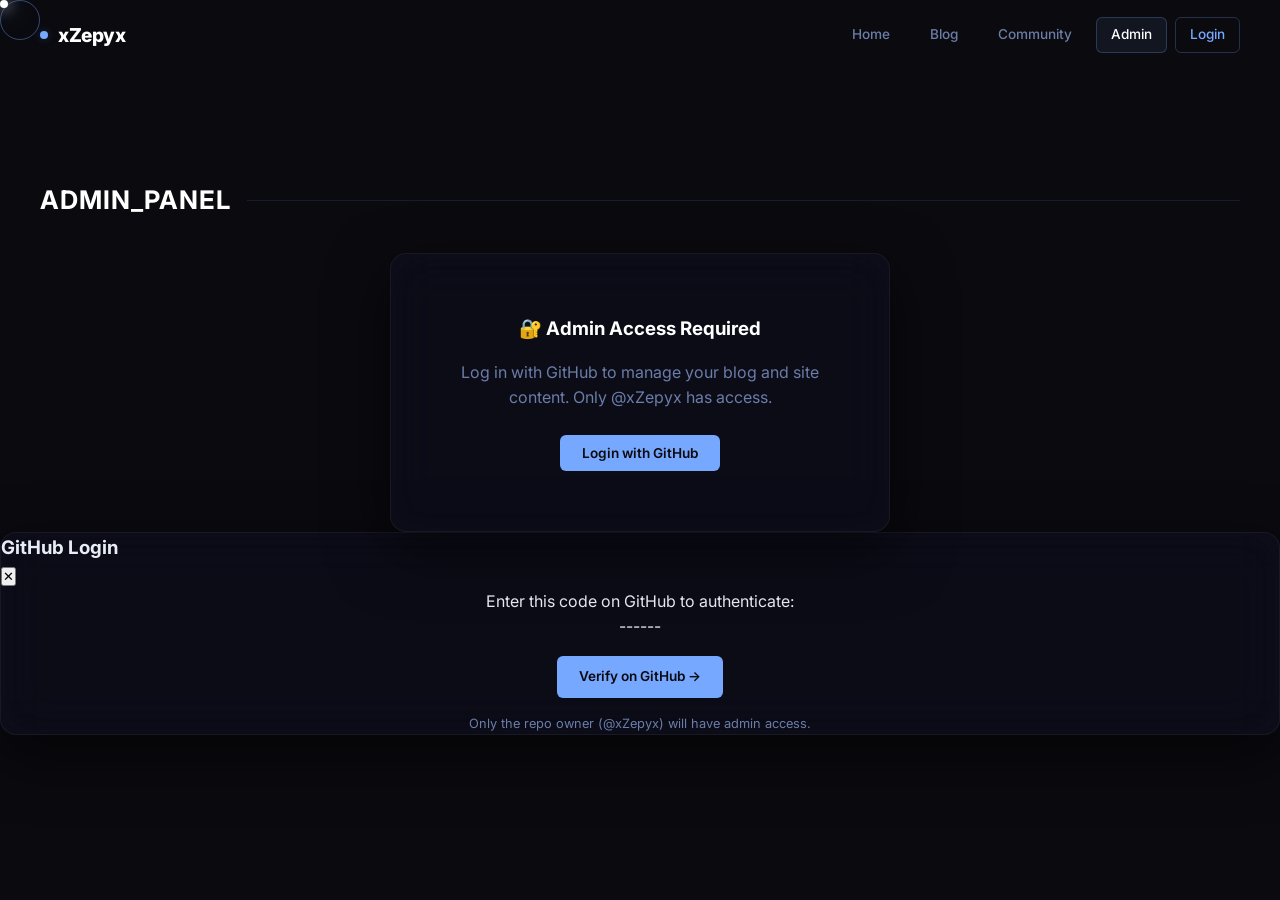
==== commit 5d5eefcd: "Revert "redesign: premium UI, PAT push-verify auth, discussions fix" This reverts commit 1db04c6d5a4" ====
--- a/admin/index.html
+++ b/admin/index.html
@@ -10,98 +10,73 @@
 <body>
 
 <div id="cursor"></div>
+<div id="cursor-follower"></div>
 
 <nav>
   <div class="nav-inner">
-    <a href="/" class="nav-brand"><span class="nav-brand-dot"></span> xZepyx</a>
+    <a href="/" class="nav-brand"><span class="brand-dot"></span> xZepyx</a>
     <div class="nav-links">
       <a href="/">Home</a>
       <a href="/blog/">Blog</a>
       <a href="/community/">Community</a>
       <a href="/admin/" class="active nav-admin">Admin</a>
-    </div>
-    <button class="hamburger" aria-label="Menu"><span></span><span></span><span></span></button>
+      <a href="#" id="login-btn" class="nav-admin">Login</a>
+    </div>
+    <button class="hamburger" aria-label="Menu">
+      <span></span><span></span><span></span>
+    </button>
   </div>
 </nav>
 
 <div id="main-content" class="visible">
-<main class="wrap" style="padding-top:120px">
-
-  <div class="section-tag">Admin</div>
-  <div class="section-title">Panel</div>
+<main class="wrap" style="padding-top:100px">
+
+  <div class="section-header"><h2>ADMIN_PANEL</h2><div class="line"></div></div>
 
   <div id="admin-auth-gate">
-    <div class="admin-login-card" style="max-width:520px;margin:60px auto 0">
-      <div style="font-size:2rem;margin-bottom:16px">🔐</div>
-      <h3 style="font-size:1.3rem;font-weight:700;color:#fff;margin-bottom:8px">Admin access required</h3>
-      <p style="color:var(--txt-muted);font-size:0.9rem;margin-bottom:24px">
-        Enter a GitHub Personal Access Token with <strong>repo</strong> scope to verify you're @xZepyx.
-        The token will be used to push a verification entry to <code style="color:var(--accent-1)">${CONFIG.owner}/${CONFIG.authRepo}/auth</code>.
-        Stored in localStorage — never sent anywhere except GitHub API.
-      </p>
-      <div style="margin-bottom:16px">
-        <label style="display:block;font-size:0.75rem;font-weight:600;color:var(--txt);margin-bottom:6px">GitHub Personal Access Token</label>
-        <div style="display:flex;gap:8px">
-          <input type="password" id="pat-input" class="form-input" placeholder="ghp_..." style="flex:1" autocomplete="off">
-          <button id="pat-toggle-btn" class="btn btn-ghost" style="padding:8px 12px;font-size:0.75rem" type="button">Show</button>
-        </div>
+    <div class="admin-login-prompt glass" style="text-align:center;padding:60px;max-width:500px;margin:0 auto">
+      <h3 style="color:#fff;font-weight:700;margin-bottom:16px">🔐 Admin Access Required</h3>
+      <p style="color:var(--txt-muted);margin-bottom:24px">Log in with GitHub to manage your blog and site content. Only @xZepyx has access.</p>
+      <button id="admin-login-btn" class="btn btn-primary">Login with GitHub</button>
+    </div>
+  </div>
+
+  <div id="admin-panel" style="display:none">
+    <div class="admin-header glass" style="padding:32px;margin-bottom:32px;display:flex;justify-content:space-between;align-items:center;flex-wrap:wrap;gap:16px">
+      <div>
+        <h3 style="color:#fff;font-weight:700;margin:0 0 4px">Welcome back, <span id="admin-name">Admin</span></h3>
+        <p style="color:var(--txt-muted);margin:0;font-size:0.85rem">You are logged in as the site owner.</p>
       </div>
-      <button id="admin-login-btn" class="btn btn-primary" style="width:100%">Verify & Login</button>
-      <div id="admin-login-status" style="margin-top:12px;font-size:0.8rem"></div>
-      <details style="margin-top:20px;color:var(--txt-muted);font-size:0.8rem">
-        <summary style="cursor:pointer">How to get a PAT</summary>
-        <ol style="margin-top:12px;padding-left:20px;line-height:1.8">
-          <li>Go to <a href="https://github.com/settings/tokens" target="_blank">github.com/settings/tokens</a></li>
-          <li>Click <strong>Generate new token</strong> → <strong>Fine-grained token</strong></li>
-          <li>Set <strong>Repository access</strong> to <strong>Public Repositories (read-only)</strong> and add <code>${CONFIG.owner}/${CONFIG.authRepo}</code> with <strong>Read and Write</strong> access to Contents</li>
-          <li>Generate and paste the token above</li>
-          <li>It will push to <code>${CONFIG.owner}/${CONFIG.authRepo}/auth</code> to verify write access</li>
-        </ol>
-      </details>
-    </div>
-  </div>
-
-  <div id="admin-panel" style="display:none">
-    <div class="admin-banner" style="display:flex;justify-content:space-between;align-items:center;flex-wrap:wrap;gap:16px;margin-bottom:40px">
-      <div>
-        <h3 style="color:#fff;font-weight:700;margin:0 0 4px">Welcome, <span id="admin-name">Admin</span></h3>
-        <p style="color:var(--txt-muted);margin:0;font-size:0.85rem">Authenticated via push verification.</p>
-      </div>
-      <div style="display:flex;gap:8px;align-items:center">
-        <span id="user-badge"></span>
-        <button id="admin-logout-btn" class="btn btn-ghost" style="font-size:0.75rem;padding:6px 14px">Logout</button>
-      </div>
+      <button id="admin-logout-btn" class="btn btn-ghost">Logout</button>
     </div>
 
     <div class="admin-grid">
-      <div class="admin-card">
-        <h4>Create blog post</h4>
-        <p style="font-size:0.85rem;color:var(--txt-muted);margin-bottom:24px">Published as a GitHub Issue with the <span class="tag">blog</span> label.</p>
-        <form id="blog-form">
+      <div class="admin-card glass">
+        <h4>Create Blog Post</h4>
+        <p>Write a new blog post. It will be published as a GitHub Issue with the "blog" label.</p>
+        <form id="blog-form" style="margin-top:20px">
           <div class="form-group">
             <label for="post-title">Title</label>
             <input type="text" id="post-title" class="form-input" placeholder="Post title" required>
           </div>
           <div class="form-group">
-            <label for="post-body">Content <span style="color:var(--txt-muted);font-weight:400">(Markdown)</span></label>
-            <textarea id="post-body" class="form-input form-textarea" rows="12" placeholder="Write in markdown..." required></textarea>
+            <label for="post-body">Content (Markdown)</label>
+            <textarea id="post-body" class="form-textarea" rows="14" placeholder="Write your post in markdown..." required></textarea>
           </div>
           <div class="form-group">
-            <label for="post-tags">Tags <span style="color:var(--txt-muted);font-weight:400">(comma-separated)</span></label>
+            <label for="post-tags">Tags (comma-separated)</label>
             <input type="text" id="post-tags" class="form-input" placeholder="rust, linux, tutorial">
           </div>
-          <div style="display:flex;align-items:center;gap:16px">
-            <button type="submit" id="publish-btn" class="btn btn-primary">Publish →</button>
-            <span id="publish-status" style="font-size:0.85rem"></span>
-          </div>
+          <button type="submit" id="publish-btn" class="btn btn-primary">Publish Post</button>
+          <span id="publish-status" style="margin-left:12px;font-size:0.85rem"></span>
         </form>
       </div>
 
-      <div class="admin-card">
-        <h4>Published posts</h4>
-        <p style="font-size:0.85rem;color:var(--txt-muted);margin-bottom:24px">Click to edit or view on GitHub.</p>
-        <div id="admin-post-list">
-          <p style="color:var(--txt-muted);font-size:0.85rem">Loading...</p>
+      <div class="admin-card glass">
+        <h4>Existing Posts</h4>
+        <p>Manage your published blog posts.</p>
+        <div id="admin-post-list" style="margin-top:16px">
+          <p style="color:var(--txt-muted);font-size:0.85rem">Loading posts...</p>
         </div>
       </div>
     </div>
@@ -110,139 +85,239 @@
 </main>
 </div>
 
+<div id="auth-modal" class="modal-overlay">
+  <div class="modal-box glass">
+    <div class="modal-header">
+      <h3>GitHub Login</h3>
+      <button id="close-auth-modal" class="modal-close">✕</button>
+    </div>
+    <div class="modal-body" style="text-align:center">
+      <p>Enter this code on GitHub to authenticate:</p>
+      <div id="device-code" class="device-code">------</div>
+      <a id="device-verify" href="#" target="_blank" class="btn btn-primary" style="margin-top:16px">Verify on GitHub →</a>
+      <p style="margin-top:16px;font-size:0.8rem;color:var(--txt-muted)">Only the repo owner (@xZepyx) will have admin access.</p>
+    </div>
+  </div>
+</div>
+
+<script src="/app.js"></script>
 <script>
-// Override restoreSession to also show/hide admin panel
-const origUpdateAuthUI = updateAuthUI
-updateAuthUI = function() {
-  if (origUpdateAuthUI) origUpdateAuthUI()
-  const gate = document.getElementById('admin-auth-gate')
-  const panel = document.getElementById('admin-panel')
-  if (!gate || !panel) return
+const state = { creating: false };
+
+function escHtml(str) {
+  const d = document.createElement('div');
+  d.textContent = str;
+  return d.innerHTML;
+}
+
+function updateAdminUI() {
+  const gate = document.getElementById('admin-auth-gate');
+  const panel = document.getElementById('admin-panel');
+
   if (State.isAdmin) {
-    gate.style.display = 'none'
-    panel.style.display = 'block'
-    document.getElementById('admin-name').textContent = State.user?.login || 'Admin'
-    loadAdminPosts()
+    gate.style.display = 'none';
+    panel.style.display = 'block';
+    document.getElementById('admin-name').textContent = State.user?.login || 'Admin';
+    loadAdminPosts();
   } else {
-    gate.style.display = 'block'
-    panel.style.display = 'none'
+    gate.style.display = 'block';
+    panel.style.display = 'none';
   }
 }
 
 async function loadAdminPosts() {
-  const c = document.getElementById('admin-post-list')
+  const container = document.getElementById('admin-post-list');
   try {
-    const r = await fetch('https://api.github.com/repos/xZepyx/zepyx.github.io/issues?state=open&sort=created&direction=desc&labels=blog&per_page=50')
-    const posts = (await r.json()).filter(i => !i.pull_request)
-    if (!posts.length) { c.innerHTML = '<p style="color:var(--txt-muted);font-size:0.85rem">No posts yet.</p>'; return }
-    c.innerHTML = posts.map(p => `
+    const res = await fetch('https://api.github.com/repos/xZepyx/zepyx.github.io/issues?state=open&sort=created&direction=desc&labels=blog&per_page=50');
+    const issues = await res.json();
+    const posts = issues.filter(i => !i.pull_request);
+
+    if (posts.length === 0) {
+      container.innerHTML = '<p style="color:var(--txt-muted);font-size:0.85rem">No posts yet.</p>';
+      return;
+    }
+
+    container.innerHTML = posts.map(p => `
       <div class="admin-post-item">
         <div class="admin-post-info">
-          <a href="/blog/post.html?id=${p.number}" target="_blank" class="admin-post-title">${esc(p.title)}</a>
-          <span class="admin-post-meta">#${p.number} · ${formatDate(p.created_at)} · 💬 ${p.comments}</span>
+          <a href="/blog/post.html?id=${p.number}" target="_blank" class="admin-post-title">${escHtml(p.title)}</a>
+          <span class="admin-post-meta">#${p.number} · ${new Date(p.created_at).toLocaleDateString()} · 💬 ${p.comments}</span>
         </div>
-        <a href="${p.html_url}" target="_blank" class="btn btn-ghost" style="font-size:0.7rem;padding:4px 10px">Edit</a>
+        <a href="${p.html_url}" target="_blank" class="btn btn-ghost" style="font-size:0.75rem;padding:4px 12px">Edit on GitHub</a>
       </div>
-    `).join('')
-  } catch { c.innerHTML = '<p style="color:var(--danger);font-size:0.85rem">Failed to load.</p>' }
-}
-
-function waitForReady() {
-  if (!State.ready) return setTimeout(waitForReady, 100)
-  updateAuthUI()
-}
-waitForReady()
-
-// ─── PAT toggle ───
-document.getElementById('pat-toggle-btn')?.addEventListener('click', () => {
-  const inp = document.getElementById('pat-input')
-  const btn = document.getElementById('pat-toggle-btn')
-  if (inp.type === 'password') { inp.type = 'text'; btn.textContent = 'Hide' }
-  else { inp.type = 'password'; btn.textContent = 'Show' }
-})
-
-// ─── Login with PAT push verification ───
-document.getElementById('admin-login-btn')?.addEventListener('click', async () => {
-  const pat = document.getElementById('pat-input').value.trim()
-  const status = document.getElementById('admin-login-status')
-  const btn = document.getElementById('admin-login-btn')
-  if (!pat) { status.textContent = '⚠️ Enter a token'; return }
-  btn.textContent = 'Verifying...'; btn.disabled = true
-  status.textContent = ''; status.style.color = 'var(--txt-muted)'
-  try {
-    await verifyWithPush(pat)
-    status.textContent = '✅ Verified! You have admin access.'
-    status.style.color = 'var(--success)'
-    document.getElementById('pat-input').value = ''
-    updateAuthUI()
-  } catch (e) {
-    status.textContent = `❌ ${e.message}`
-    status.style.color = 'var(--danger)'
+    `).join('');
+  } catch(e) {
+    container.innerHTML = '<p style="color:var(--tx-danger)">Failed to load posts.</p>';
   }
-  btn.textContent = 'Verify & Login'; btn.disabled = false
-})
-
-// ─── Enter key to login ───
-document.getElementById('pat-input')?.addEventListener('keydown', e => {
-  if (e.key === 'Enter') document.getElementById('admin-login-btn')?.click()
-})
-
-// ─── Logout ───
-document.getElementById('admin-logout-btn')?.addEventListener('click', () => { logout(); updateAuthUI() })
-
-// ─── Create blog post ───
-document.getElementById('blog-form')?.addEventListener('submit', async (e) => {
-  e.preventDefault()
-  const title = document.getElementById('post-title').value.trim()
-  const body = document.getElementById('post-body').value.trim()
-  const tagsRaw = document.getElementById('post-tags').value.trim()
-  const status = document.getElementById('publish-status')
-  const btn = document.getElementById('publish-btn')
-  if (!title || !body) { status.textContent = '⚠️ Title and content required'; status.style.color = 'var(--warning)'; return }
-  btn.textContent = 'Publishing...'; btn.disabled = true; status.textContent = ''
-  try {
-    const labels = ['blog']
-    if (tagsRaw) tagsRaw.split(',').map(t => t.trim()).filter(Boolean).forEach(t => labels.push(t))
-    const res = await fetch('https://api.github.com/repos/xZepyx/zepyx.github.io/issues', {
-      method: 'POST',
-      headers: { Authorization: `Bearer ${State.token}`, 'Content-Type': 'application/json', Accept: 'application/vnd.github.v3+json' },
-      body: JSON.stringify({ title, body, labels })
-    })
-    if (!res.ok) throw new Error(`HTTP ${res.status}`)
-    const issue = await res.json()
-    status.textContent = `✅ Published #${issue.number}`
-    status.style.color = 'var(--success)'
-    document.getElementById('post-title').value = ''
-    document.getElementById('post-body').value = ''
-    document.getElementById('post-tags').value = ''
-    loadAdminPosts()
-  } catch (e) { status.textContent = `❌ ${e.message}`; status.style.color = 'var(--danger)' }
-  btn.textContent = 'Publish →'; btn.disabled = false
-})
+}
+
+function initAdmin() {
+  // Wait for app.js to initialize
+  if (!State.ready) {
+    setTimeout(initAdmin, 100);
+    return;
+  }
+  updateAdminUI();
+
+  // Admin login
+  document.getElementById('admin-login-btn')?.addEventListener('click', async () => {
+    try {
+      const btn = document.getElementById('admin-login-btn');
+      btn.textContent = 'Connecting...';
+      btn.disabled = true;
+
+      // Show device flow modal
+      const res = await fetch('https://github.com/login/device/code', {
+        method: 'POST',
+        headers: { 'Content-Type': 'application/json', Accept: 'application/json' },
+        body: JSON.stringify({ client_id: CONFIG.clientId, scope: 'repo' })
+      });
+      const data = await res.json();
+      if (!data.device_code) throw new Error('Failed');
+
+      document.getElementById('device-code').textContent = data.user_code;
+      document.getElementById('device-verify').href = data.verification_uri;
+      document.getElementById('auth-modal').classList.add('open');
+
+      // Poll
+      const token = await new Promise((resolve, reject) => {
+        const poll = setInterval(async () => {
+          try {
+            const r = await fetch('https://github.com/login/oauth/access_token', {
+              method: 'POST',
+              headers: { 'Content-Type': 'application/json', Accept: 'application/json' },
+              body: JSON.stringify({
+                client_id: CONFIG.clientId,
+                device_code: data.device_code,
+                grant_type: 'urn:ietf:params:oauth:grant-type:device_code'
+              })
+            });
+            const d = await r.json();
+            if (d.access_token) { clearInterval(poll); resolve(d.access_token); }
+            else if (d.error === 'authorization_pending') {}
+            else if (d.error === 'access_denied' || d.error === 'expired_token') { clearInterval(poll); reject(new Error('Auth cancelled')); }
+          } catch {}
+        }, (data.interval || 5) * 1000);
+      });
+
+      const verified = await verifyAdmin(token);
+      if (!verified) {
+        alert('Access denied. Only @xZepyx can access the admin panel.');
+        logout();
+      }
+      document.getElementById('auth-modal').classList.remove('open');
+      updateAdminUI();
+    } catch(e) {
+      alert('Login failed: ' + e.message);
+      document.getElementById('admin-login-btn').textContent = 'Login with GitHub';
+      document.getElementById('admin-login-btn').disabled = false;
+    }
+  });
+
+  // Logout
+  document.getElementById('admin-logout-btn')?.addEventListener('click', () => {
+    logout();
+    updateAdminUI();
+  });
+
+  // Create blog post
+  document.getElementById('blog-form')?.addEventListener('submit', async (e) => {
+    e.preventDefault();
+    if (state.creating) return;
+
+    const title = document.getElementById('post-title').value.trim();
+    const body = document.getElementById('post-body').value.trim();
+    const tagsRaw = document.getElementById('post-tags').value.trim();
+
+    if (!title || !body) {
+      document.getElementById('publish-status').textContent = '⚠️ Title and content required';
+      document.getElementById('publish-status').style.color = 'var(--warning)';
+      return;
+    }
+
+    state.creating = true;
+    const btn = document.getElementById('publish-btn');
+    const status = document.getElementById('publish-status');
+    btn.textContent = 'Publishing...';
+    btn.disabled = true;
+    status.textContent = '';
+    status.style.color = 'var(--txt-muted)';
+
+    try {
+      const labels = ['blog'];
+      if (tagsRaw) {
+        tagsRaw.split(',').map(t => t.trim()).filter(Boolean).forEach(t => labels.push(t));
+      }
+
+      const res = await fetch('https://api.github.com/repos/xZepyx/zepyx.github.io/issues', {
+        method: 'POST',
+        headers: {
+          'Authorization': `Bearer ${State.token}`,
+          'Content-Type': 'application/json',
+          'Accept': 'application/vnd.github.v3+json'
+        },
+        body: JSON.stringify({ title, body, labels })
+      });
+
+      if (!res.ok) throw new Error(`HTTP ${res.status}`);
+
+      const issue = await res.json();
+      status.textContent = `✅ Published! #${issue.number}`;
+      status.style.color = 'var(--success)';
+      document.getElementById('post-title').value = '';
+      document.getElementById('post-body').value = '';
+      document.getElementById('post-tags').value = '';
+      loadAdminPosts();
+    } catch(err) {
+      status.textContent = `❌ Failed: ${err.message}`;
+      status.style.color = 'var(--danger)';
+    }
+
+    state.creating = false;
+    btn.textContent = 'Publish Post';
+    btn.disabled = false;
+  });
+};
+
+document.addEventListener('DOMContentLoaded', initAdmin);
+
+// Override app.js init for admin-specific behavior
+const origUpdate = updateAuthUI;
+updateAuthUI = function() {
+  if (origUpdate) origUpdate();
+  updateAdminUI();
+};
 </script>
 
 <style>
 .admin-grid { display: grid; grid-template-columns: 1fr 1fr; gap: 24px; align-items: start; }
-.admin-card { background: var(--surface); border: 1px solid rgba(255,255,255,0.04); border-radius: var(--radius); padding: 32px; }
-.admin-card h4 { color: #fff; font-weight: 700; font-size: 1.1rem; margin-bottom: 4px; }
-.admin-login-card { background: var(--surface); border: 1px solid rgba(255,255,255,0.04); border-radius: var(--radius); padding: 40px; }
-.form-group { margin-bottom: 20px; }
-.form-group label { display: block; font-size: 0.75rem; font-weight: 600; color: var(--txt); margin-bottom: 6px; }
-.form-input {
+.admin-card { padding: 32px; }
+.admin-card h4 { color: #fff; font-weight: 700; margin-bottom: 8px; }
+.admin-card p { color: var(--txt-muted); font-size: 0.85rem; }
+.form-group { margin-bottom: 16px; }
+.form-group label { display: block; font-size: 0.8rem; font-weight: 600; color: var(--txt); margin-bottom: 6px; }
+.form-input, .form-textarea {
   width: 100%; padding: 10px 14px; border-radius: var(--radius-xs);
-  background: rgba(0,0,0,0.3); border: 1px solid var(--line);
-  color: var(--txt); font-family: var(--mono); font-size: 0.85rem;
+  background: var(--bg-alt); border: 1px solid var(--line);
+  color: var(--txt); font-family: var(--mono); font-size: 0.9rem;
   transition: var(--transition); outline: none;
 }
-.form-input:focus { border-color: var(--accent-1); }
-.form-textarea { resize: vertical; min-height: 180px; }
-.admin-post-item { display: flex; justify-content: space-between; align-items: center; padding: 12px 0; border-bottom: 1px solid var(--line); gap: 12px; }
+.form-input:focus, .form-textarea:focus { border-color: var(--accent); }
+.form-textarea { resize: vertical; min-height: 200px; }
+
+.admin-post-item {
+  display: flex; justify-content: space-between; align-items: center;
+  padding: 12px 0; border-bottom: 1px solid var(--line);
+  gap: 12px;
+}
 .admin-post-item:last-child { border-bottom: none; }
-.admin-post-info { min-width: 0; }
-.admin-post-title { font-size: 0.85rem; font-weight: 600; color: #fff; overflow: hidden; text-overflow: ellipsis; white-space: nowrap; display: block; }
-.admin-post-meta { font-size: 0.7rem; color: var(--txt-muted); font-family: var(--mono); margin-top: 2px; }
-
-@media (max-width: 768px) { .admin-grid { grid-template-columns: 1fr; } }
+.admin-post-info { display: flex; flex-direction: column; gap: 4px; min-width: 0; }
+.admin-post-title { font-size: 0.9rem; font-weight: 600; color: #fff; overflow: hidden; text-overflow: ellipsis; white-space: nowrap; }
+.admin-post-meta { font-size: 0.75rem; color: var(--txt-muted); font-family: var(--mono); }
+
+@media (max-width: 768px) {
+  .admin-grid { grid-template-columns: 1fr; }
+}
 </style>
 </body>
 </html>
--- a/theme.css
+++ b/theme.css
@@ -1,30 +1,27 @@
-@import url('https://fonts.googleapis.com/css2?family=Inter:wght@300;400;500;600;700;800;900&family=JetBrains+Mono:wght@400;500;600&display=swap');
+@import url('https://fonts.googleapis.com/css2?family=Inter:wght@300;400;500;600;700;800;900&family=JetBrains+Mono:wght@400;500;600;700&display=swap');
 
 :root {
-  --bg: #07070a;
-  --bg-alt: #0c0c14;
-  --surface: rgba(18, 18, 28, 0.7);
-  --surface-hover: rgba(24, 24, 40, 0.8);
-  --line: rgba(129, 140, 248, 0.1);
-  --line-strong: rgba(129, 140, 248, 0.2);
-  --txt: #f1f5f9;
-  --txt-muted: #6b7280;
-  --accent-1: #818cf8;
-  --accent-2: #c084fc;
-  --accent-gradient: linear-gradient(135deg, #818cf8, #c084fc);
-  --accent-glow: rgba(129, 140, 248, 0.15);
-  --accent-dim: rgba(129, 140, 248, 0.06);
-  --danger: #f87171;
-  --success: #34d399;
-  --warning: #fbbf24;
-  --radius: 20px;
-  --radius-sm: 12px;
-  --radius-xs: 8px;
+  --bg: #0a0a0f;
+  --bg-alt: #0e0e16;
+  --card: rgba(14, 14, 26, 0.7);
+  --card-hover: rgba(20, 20, 40, 0.8);
+  --line: rgba(119, 168, 255, 0.12);
+  --line-strong: rgba(119, 168, 255, 0.25);
+  --txt: #e8ecf4;
+  --txt-muted: #6b7da8;
+  --accent: #77a8ff;
+  --accent-glow: rgba(119, 168, 255, 0.25);
+  --accent-dim: rgba(119, 168, 255, 0.08);
+  --glass-border: rgba(255, 255, 255, 0.06);
+  --danger: #ff6b6b;
+  --success: #51cf66;
+  --warning: #fcc419;
+  --radius: 16px;
+  --radius-sm: 10px;
+  --radius-xs: 6px;
   --font: 'Inter', -apple-system, BlinkMacSystemFont, sans-serif;
   --mono: 'JetBrains Mono', monospace;
-  --transition: 0.35s cubic-bezier(0.4, 0, 0.2, 1);
-  --shadow: 0 25px 50px -12px rgba(0,0,0,0.6);
-  --noise: url("data:image/svg+xml,%3Csvg viewBox='0 0 256 256' xmlns='http://www.w3.org/2000/svg'%3E%3Cfilter id='n'%3E%3CfeTurbulence type='fractalNoise' baseFrequency='0.9' numOctaves='4' stitchTiles='stitch'/%3E%3C/filter%3E%3Crect width='100%25' height='100%25' filter='url(%23n)' opacity='0.04'/%3E%3C/svg%3E");
+  --transition: 0.25s cubic-bezier(0.4, 0, 0.2, 1);
 }
 
 *, *::before, *::after { box-sizing: border-box; margin: 0; padding: 0; }
@@ -39,197 +36,201 @@
   overflow-x: hidden;
   line-height: 1.6;
   -webkit-font-smoothing: antialiased;
-  background-image: radial-gradient(ellipse at 50% 0%, rgba(129,140,248,0.06) 0%, transparent 60%),
-                    var(--noise);
-}
-
-::selection { background: var(--accent-1); color: #fff; }
-
-::-webkit-scrollbar { width: 4px; }
-::-webkit-scrollbar-track { background: transparent; }
-::-webkit-scrollbar-thumb { background: var(--line-strong); border-radius: 2px; }
-
-a { color: var(--accent-1); text-decoration: none; transition: var(--transition); }
+}
+
+::selection { background: var(--accent); color: var(--bg); }
+
+::-webkit-scrollbar { width: 6px; }
+::-webkit-scrollbar-track { background: var(--bg); }
+::-webkit-scrollbar-thumb { background: var(--line-strong); border-radius: 3px; }
+
+a { color: var(--accent); text-decoration: none; transition: var(--transition); }
 a:hover { color: #fff; }
 
-/* ─── LOADING ─── */
+/* --- LOADING SCREEN --- */
 #loader {
   position: fixed; inset: 0; z-index: 9999;
   background: var(--bg);
   display: flex; flex-direction: column;
   align-items: center; justify-content: center;
-  transition: opacity 0.8s ease, visibility 0.8s ease;
+  transition: opacity 0.6s ease, visibility 0.6s ease;
 }
 #loader.hidden { opacity: 0; visibility: hidden; pointer-events: none; }
-.loader-ring {
-  width: 48px; height: 48px; border-radius: 50%;
-  border: 2px solid var(--line);
-  border-top-color: var(--accent-1);
-  animation: spin 0.8s linear infinite;
-  margin-bottom: 24px;
-}
-@keyframes spin { to { transform: rotate(360deg); } }
-.loader-text {
-  font-family: var(--mono); font-size: 0.8rem; color: var(--txt-muted);
-  letter-spacing: 2px; text-transform: uppercase;
-}
-.loader-dots::after {
-  content: ''; animation: dots 1.5s steps(4, end) infinite;
-}
-@keyframes dots { 0% { content: ''; } 25% { content: '.'; } 50% { content: '..'; } 75% { content: '...'; } }
+.loader-terminal {
+  background: var(--card); border: 1px solid var(--line);
+  border-radius: var(--radius); padding: 24px 32px;
+  min-width: 340px; font-family: var(--mono); font-size: 0.85rem;
+}
+.loader-line { display: flex; gap: 12px; opacity: 0; animation: typeIn 0.3s ease forwards; }
+.loader-line:nth-child(1) { animation-delay: 0.1s; }
+.loader-line:nth-child(2) { animation-delay: 0.4s; }
+.loader-line:nth-child(3) { animation-delay: 0.7s; }
+.loader-line:nth-child(4) { animation-delay: 1.0s; }
+.loader-prompt { color: var(--accent); }
+.loader-cmd { color: var(--txt); }
+.loader-cursor {
+  display: inline-block; width: 8px; height: 14px;
+  background: var(--accent); margin-left: 4px;
+  animation: blink 0.8s step-end infinite;
+}
+@keyframes typeIn { to { opacity: 1; } }
+@keyframes blink { 50% { opacity: 0; } }
 
 #main-content { opacity: 0; transition: opacity 0.8s ease; }
 #main-content.visible { opacity: 1; }
 
-/* ─── CURSOR ─── */
+/* --- CURSOR --- */
 #cursor {
-  width: 6px; height: 6px; background: var(--accent-1); border-radius: 50%;
+  width: 8px; height: 8px; background: #fff; border-radius: 50%;
   position: fixed; z-index: 999; pointer-events: none;
-  transition: width 0.2s, height 0.2s, background 0.2s;
-  mix-blend-mode: difference;
-}
-#cursor.hover { width: 40px; height: 40px; background: transparent; border: 1px solid var(--accent-1); }
-
-/* ─── NAV ─── */
+  box-shadow: 0 0 15px #fff, 0 0 30px var(--accent);
+  transition: transform 0.1s ease;
+}
+#cursor-follower {
+  width: 40px; height: 40px; border: 1px solid var(--accent);
+  border-radius: 50%; position: fixed; z-index: 998;
+  pointer-events: none; transition: transform 0.25s ease-out;
+  opacity: 0.4;
+}
+
+/* --- NAV --- */
 nav {
   position: fixed; top: 0; left: 0; right: 0; z-index: 100;
-  padding: 20px 0;
+  padding: 16px 0;
   transition: var(--transition);
 }
 nav.scrolled {
-  background: rgba(7, 7, 10, 0.85);
-  backdrop-filter: blur(24px) saturate(180%);
+  background: rgba(10, 10, 15, 0.85);
+  backdrop-filter: blur(20px) saturate(180%);
   border-bottom: 1px solid var(--line);
-  padding: 12px 0;
+  padding: 10px 0;
 }
 .nav-inner {
-  width: min(1200px, 92vw); margin: 0 auto;
+  width: min(1200px, 94vw); margin: 0 auto;
   display: flex; align-items: center; justify-content: space-between;
 }
 .nav-brand {
-  font-weight: 800; font-size: 1.1rem; letter-spacing: -0.02em;
+  font-weight: 800; font-size: 1.2rem; letter-spacing: -0.02em;
   color: #fff; display: flex; align-items: center; gap: 10px;
 }
-.nav-brand-dot {
-  width: 8px; height: 8px; border-radius: 50%;
-  background: var(--accent-gradient);
-  box-shadow: 0 0 16px var(--accent-glow);
-}
-.nav-links { display: flex; align-items: center; gap: 4px; }
+.nav-brand .brand-dot {
+  width: 8px; height: 8px; border-radius: 50%; background: var(--accent);
+  box-shadow: 0 0 10px var(--accent-glow);
+}
+.nav-links { display: flex; align-items: center; gap: 8px; }
 .nav-links a {
-  padding: 8px 14px; border-radius: var(--radius-xs);
-  color: var(--txt-muted); font-size: 0.8rem; font-weight: 500;
-  transition: var(--transition); position: relative;
-}
-.nav-links a:hover { color: var(--txt); background: var(--accent-dim); }
-.nav-links a.active { color: var(--accent-1); background: var(--accent-dim); }
+  padding: 8px 16px; border-radius: var(--radius-xs);
+  color: var(--txt-muted); font-size: 0.85rem; font-weight: 500;
+  transition: var(--transition);
+}
+.nav-links a:hover, .nav-links a.active { color: #fff; background: var(--accent-dim); }
 .nav-links .nav-admin {
   border: 1px solid var(--line-strong); border-radius: var(--radius-xs);
-  padding: 6px 12px; font-size: 0.75rem;
+  padding: 6px 14px; color: var(--accent);
 }
 
 .hamburger {
   display: none; flex-direction: column; gap: 5px; cursor: pointer;
   background: none; border: none; padding: 8px;
 }
-.hamburger span { display: block; width: 20px; height: 1.5px; background: var(--txt); border-radius: 2px; transition: var(--transition); }
-
-/* ─── LAYOUT ─── */
-.wrap { width: min(1200px, 92vw); margin: 0 auto; position: relative; z-index: 10; }
-
-.section-tag {
-  display: inline-flex; align-items: center; gap: 8px;
-  font-family: var(--mono); font-size: 0.65rem; font-weight: 500;
-  color: var(--accent-1); text-transform: uppercase; letter-spacing: 2px;
-  margin-bottom: 16px;
-}
-.section-tag::before {
-  content: ''; display: block; width: 20px; height: 1px; background: var(--accent-1);
-}
-.section-title {
-  font-size: clamp(1.8rem, 4vw, 2.8rem); font-weight: 800;
-  letter-spacing: -0.03em; color: #fff; margin-bottom: 20px;
-  line-height: 1.1;
-}
-.section-sub {
-  color: var(--txt-muted); font-size: 0.95rem; max-width: 560px;
+.hamburger span {
+  display: block; width: 22px; height: 2px;
+  background: var(--txt); border-radius: 2px;
+  transition: var(--transition);
+}
+
+/* --- CONTAINERS --- */
+.wrap {
+  width: min(1200px, 94vw); margin: 0 auto;
+  position: relative; z-index: 10;
+}
+
+.section-header {
+  display: flex; align-items: center; gap: 16px;
+  margin: 80px 0 32px;
+}
+.section-header h2 {
+  font-weight: 700; font-size: 1.6rem; letter-spacing: 1px;
+  white-space: nowrap; color: #fff;
+}
+.section-header .line {
+  flex-grow: 1; height: 1px; background: var(--line);
 }
 
 .glass {
-  background: var(--surface);
-  backdrop-filter: blur(32px) saturate(180%);
-  border: 1px solid rgba(255,255,255,0.04);
+  background: var(--card); backdrop-filter: blur(24px) saturate(180%);
+  border: 1px solid var(--glass-border);
   border-radius: var(--radius);
-  box-shadow: var(--shadow);
+  box-shadow: 0 20px 60px rgba(0,0,0,0.5), inset 0 0 30px rgba(119,168,255,0.03);
 }
 
 .btn {
   display: inline-flex; align-items: center; gap: 8px;
-  padding: 12px 24px; border-radius: var(--radius-xs);
-  font-family: var(--font); font-size: 0.8rem; font-weight: 600;
+  padding: 10px 22px; border-radius: var(--radius-xs);
+  font-family: var(--font); font-size: 0.85rem; font-weight: 600;
   cursor: pointer; transition: var(--transition);
-  border: none; text-decoration: none; position: relative; overflow: hidden;
+  border: none; text-decoration: none;
 }
 .btn-primary {
-  background: var(--accent-gradient); color: #fff;
-}
-.btn-primary:hover { transform: translateY(-2px); box-shadow: 0 12px 30px -8px rgba(129,140,248,0.4); }
+  background: var(--accent); color: var(--bg);
+}
+.btn-primary:hover { background: #fff; color: var(--bg); transform: translateY(-2px); }
 .btn-ghost {
-  background: transparent; color: var(--txt);
+  background: var(--accent-dim); color: var(--accent);
   border: 1px solid var(--line-strong);
 }
-.btn-ghost:hover { background: var(--accent-dim); border-color: var(--accent-1); color: var(--accent-1); transform: translateY(-2px); }
+.btn-ghost:hover { background: rgba(119,168,255,0.15); color: #fff; transform: translateY(-2px); }
+.btn-danger { background: var(--danger); color: #fff; }
+.btn-danger:hover { background: #ff5252; transform: translateY(-2px); }
 
 .tag {
-  display: inline-block; padding: 4px 10px; border-radius: 6px;
-  font-family: var(--mono); font-size: 0.6rem; font-weight: 500;
-  background: var(--accent-dim); color: var(--accent-1);
+  display: inline-block; padding: 4px 10px; border-radius: 4px;
+  font-family: var(--mono); font-size: 0.65rem; font-weight: 500;
+  background: var(--accent-dim); color: var(--accent);
   text-transform: uppercase; letter-spacing: 0.5px;
-  border: 1px solid var(--line-strong);
-}
-
-/* ─── ANIMATIONS ─── */
-.fade-in { opacity: 0; transform: translateY(20px); transition: opacity 0.6s ease, transform 0.6s ease; }
-.fade-in.visible { opacity: 1; transform: translateY(0); }
-.fade-in-stagger > * { opacity: 0; transform: translateY(20px); transition: opacity 0.5s ease, transform 0.5s ease; }
-.fade-in-stagger.visible > *:nth-child(1) { transition-delay: 0s; opacity: 1; transform: translateY(0); }
-.fade-in-stagger.visible > *:nth-child(2) { transition-delay: 0.08s; opacity: 1; transform: translateY(0); }
-.fade-in-stagger.visible > *:nth-child(3) { transition-delay: 0.16s; opacity: 1; transform: translateY(0); }
-.fade-in-stagger.visible > *:nth-child(4) { transition-delay: 0.24s; opacity: 1; transform: translateY(0); }
-.fade-in-stagger.visible > *:nth-child(5) { transition-delay: 0.32s; opacity: 1; transform: translateY(0); }
-.fade-in-stagger.visible > *:nth-child(6) { transition-delay: 0.40s; opacity: 1; transform: translateY(0); }
-
-/* ─── FOOTER ─── */
+}
+
+/* --- FOOTER --- */
 footer {
-  margin-top: 120px; border-top: 1px solid var(--line);
-  padding: 48px 0;
+  margin-top: 80px; border-top: 1px solid var(--line);
+  padding: 40px 0; text-align: center;
 }
 .footer-inner {
-  width: min(1200px, 92vw); margin: 0 auto;
-  display: flex; flex-direction: column; align-items: center; gap: 24px;
-}
-.footer-socials { display: flex; gap: 12px; }
+  width: min(1200px, 94vw); margin: 0 auto;
+  display: flex; flex-direction: column; align-items: center; gap: 20px;
+}
+.footer-socials { display: flex; gap: 16px; }
 .footer-socials a {
-  width: 40px; height: 40px; border-radius: 50%;
+  width: 42px; height: 42px; border-radius: 50%;
   display: flex; align-items: center; justify-content: center;
   border: 1px solid var(--line); color: var(--txt-muted);
-  font-size: 0.75rem; font-weight: 600; font-family: var(--mono);
-  transition: var(--transition);
-}
-.footer-socials a:hover { border-color: var(--accent-1); color: var(--accent-1); background: var(--accent-dim); transform: translateY(-3px); }
-.footer-copy { font-size: 0.75rem; color: var(--txt-muted); text-align: center; line-height: 1.8; }
-
-/* ─── RESPONSIVE ─── */
+  font-size: 1rem; transition: var(--transition);
+}
+.footer-socials a:hover {
+  border-color: var(--accent); color: var(--accent);
+  background: var(--accent-dim); transform: translateY(-3px);
+}
+.footer-copy { font-size: 0.8rem; color: var(--txt-muted); }
+
+/* --- RESPONSIVE --- */
 @media (max-width: 768px) {
   .nav-links { display: none; }
-  .nav-links.open { display: flex; flex-direction: column; position: absolute; top: 100%; left: 4vw; right: 4vw; background: var(--surface); backdrop-filter: blur(24px); border: 1px solid var(--line); border-radius: var(--radius); padding: 12px; gap: 2px; }
+  .nav-links.open {
+    display: flex; flex-direction: column; position: absolute;
+    top: 100%; left: 3vw; right: 3vw;
+    background: var(--card); backdrop-filter: blur(24px);
+    border: 1px solid var(--line); border-radius: var(--radius);
+    padding: 12px; gap: 4px;
+  }
   .hamburger { display: flex; }
+  .section-header h2 { font-size: 1.2rem; }
 }
 
 @media (max-width: 480px) {
-  .wrap { width: 90vw; }
+  .wrap { width: 92vw; }
+  .loader-terminal { min-width: unset; width: 88vw; }
 }
 
 @media (pointer: coarse) {
-  #cursor { display: none; }
-}
+  #cursor, #cursor-follower { display: none; }
+}
